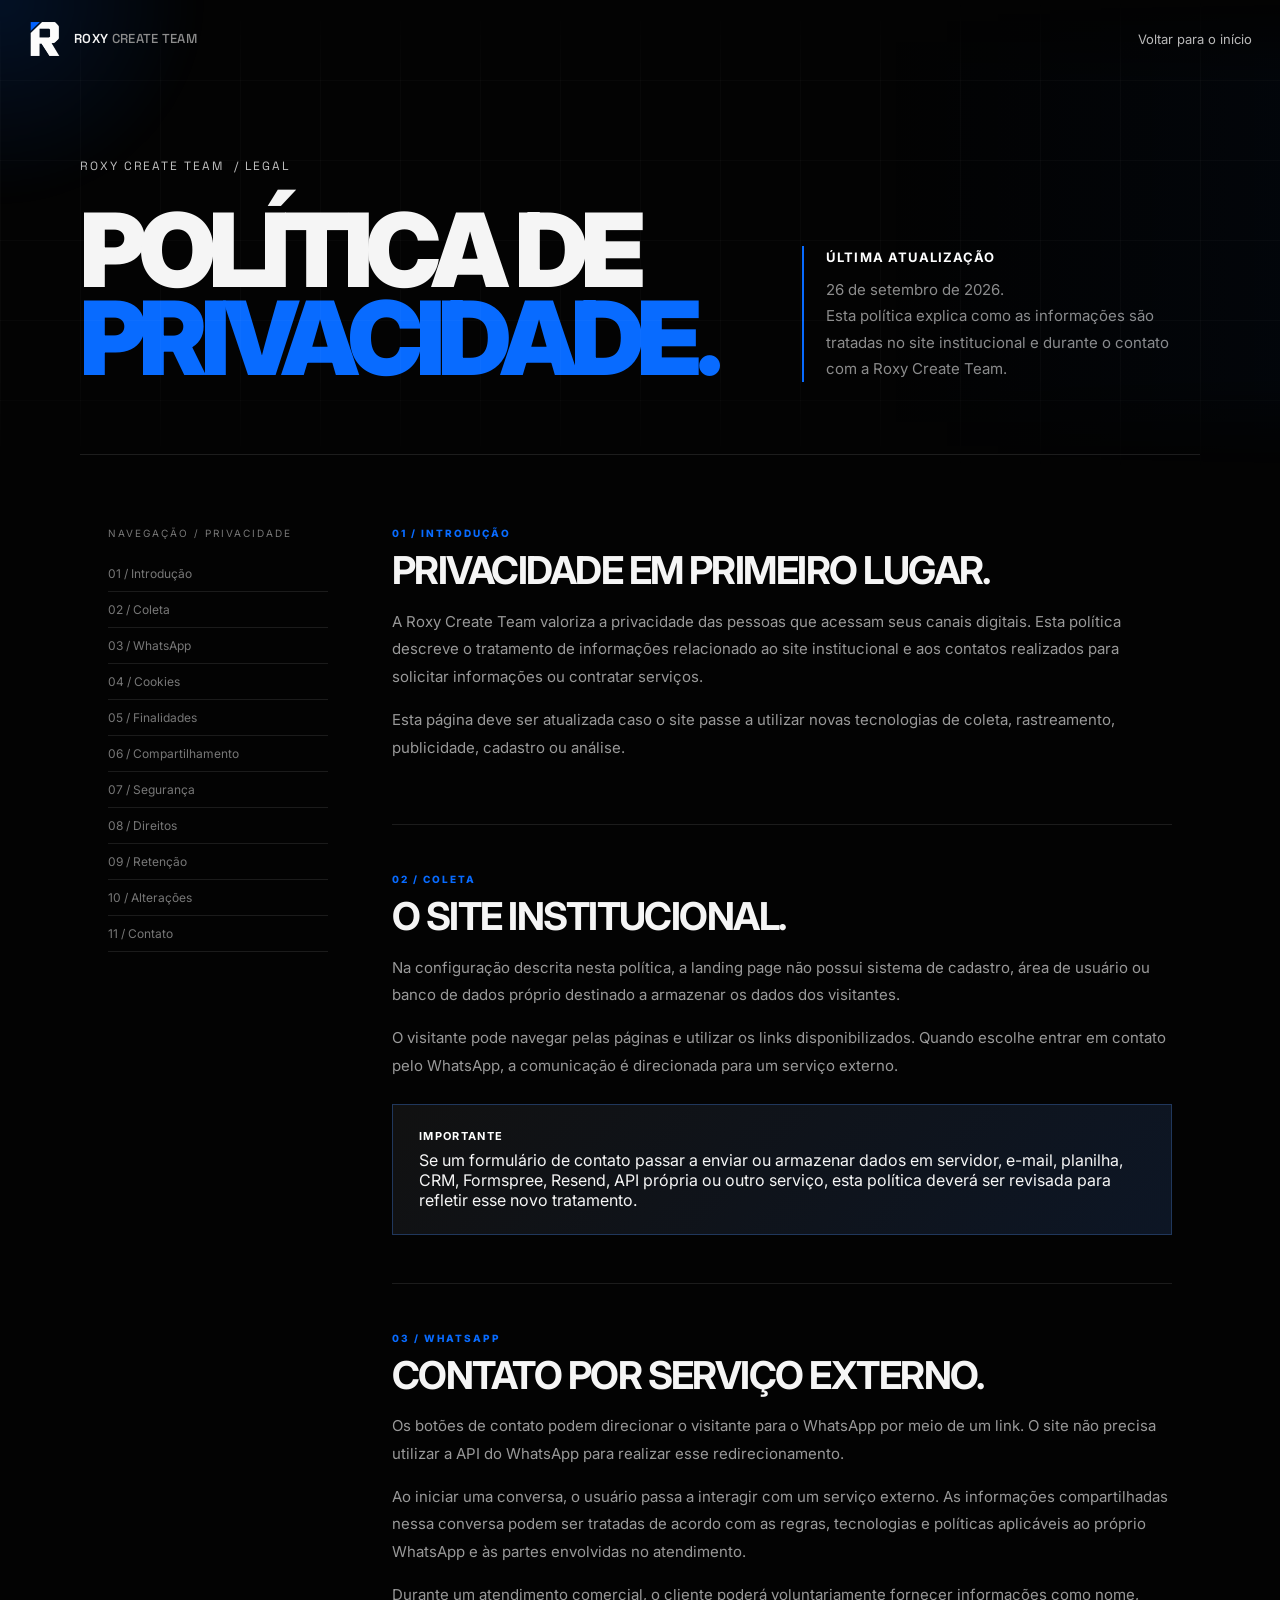
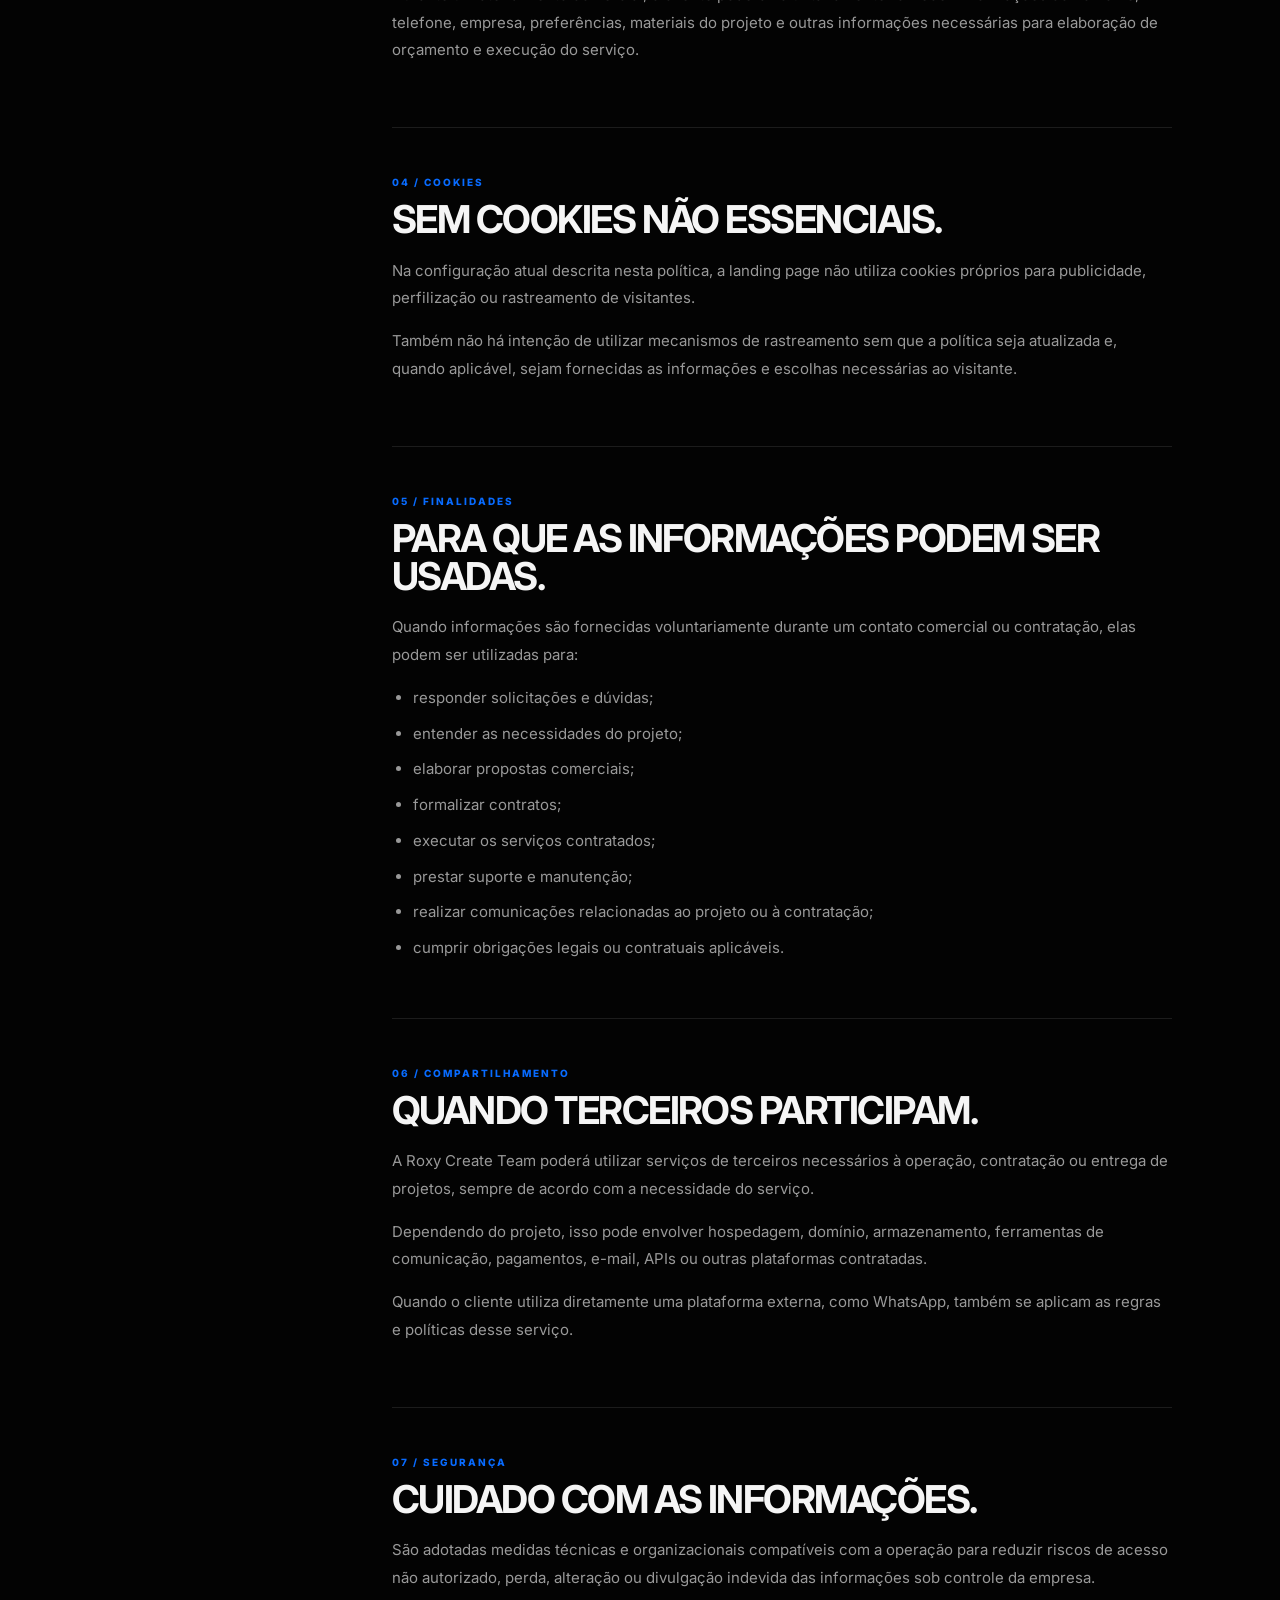
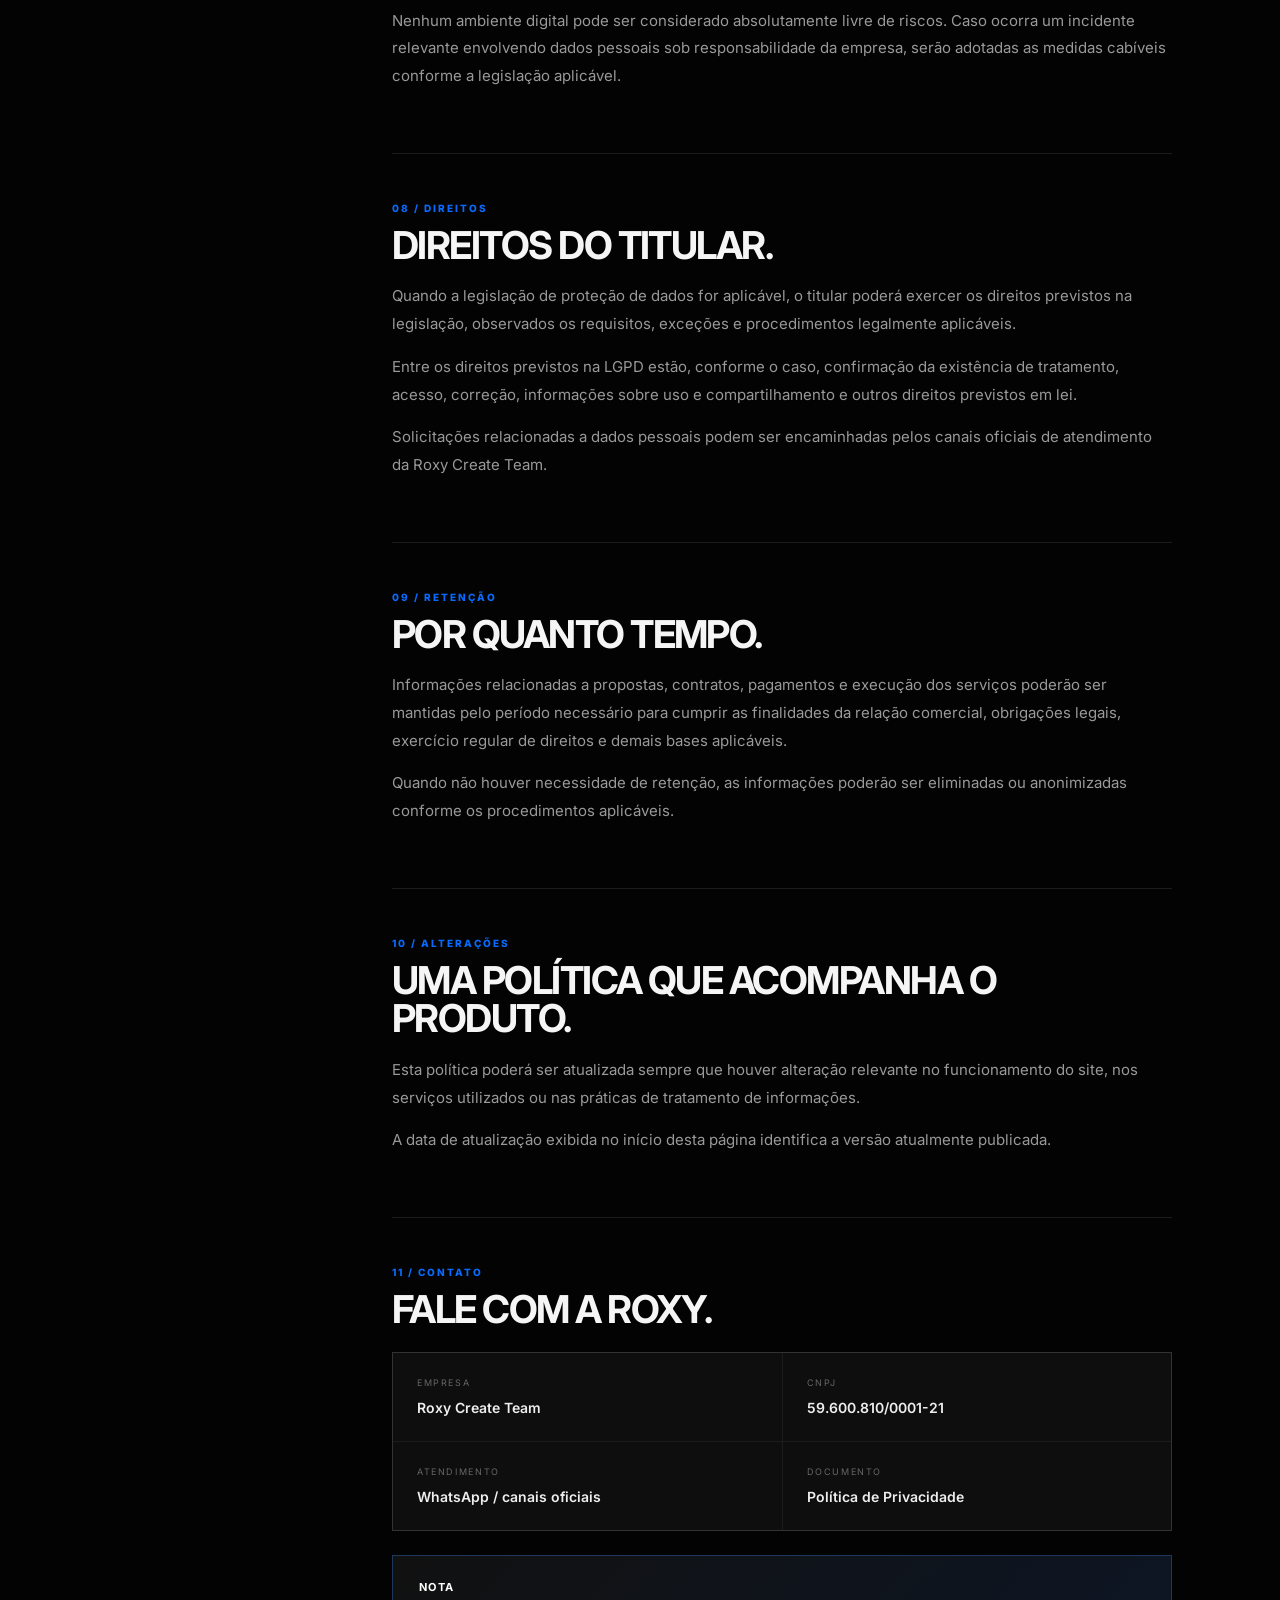
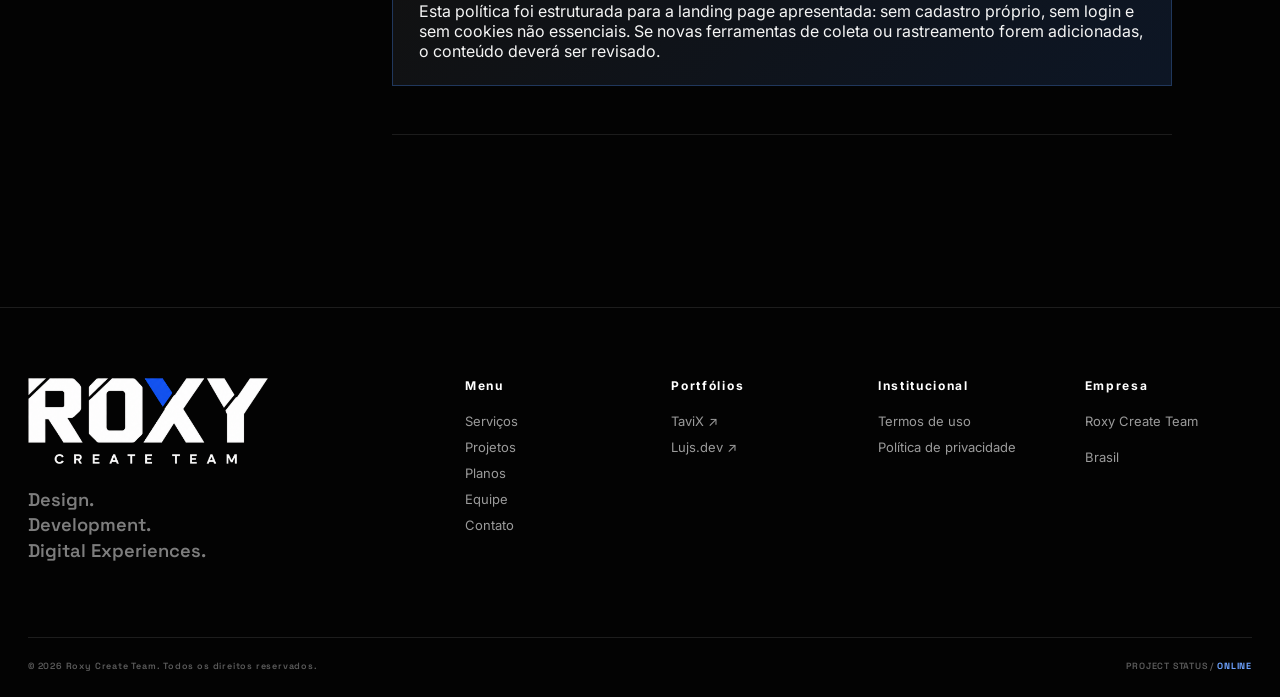
==== politica-de-privacidade.html @ bab39995 "atualizando o site" ====
<!DOCTYPE html>
<html lang="pt-BR">

<head>
    <meta charset="UTF-8" />
    <meta name="viewport" content="width=device-width, initial-scale=1.0" />
    <meta name="theme-color" content="#030303" />
    <meta name="description"
        content="Política de Privacidade da Roxy Create Team." />
    <meta property="og:title" content="Roxy Create Team | Landing Pages & Desenvolvimento Web" />
    <meta property="og:description"
        content="Landing pages, websites e experiências digitais desenvolvidas pela Roxy Create Team." />
    <meta property="og:type" content="website" />
    <link rel="icon" href="assets/icon-r.png" />
    <link rel="preconnect" href="https://fonts.googleapis.com" />
    <link rel="preconnect" href="https://fonts.gstatic.com" crossorigin />
    <link
        href="https://fonts.googleapis.com/css2?family=Inter:wght@400;500;600;700;800&family=Space+Grotesk:wght@400;500;600;700&display=swap"
        rel="stylesheet" />
    <link rel="stylesheet" href="./src/style.css" />
    <title>Política de Privacidade — Roxy Create Team</title>
</head>

<body>
    <div class="cursor-glow" aria-hidden="true"></div>

    <header class="navbar" id="navbar">
        <a class="brand" href="#inicio" aria-label="Roxy Create Team - Início">
            <img src="assets/roxy-r.png" alt="Roxy Create Team" />
            <span>ROXY <b>CREATE TEAM</b></span>
        </a>
        <nav class="nav-links" aria-label="Navegação principal">
            <a href="./index.html">Voltar para o início</a>
        </nav>
        <button class="menu-toggle" id="menuToggle" aria-label="Abrir menu"
            aria-expanded="false"><span></span><span></span></button>
    </header>

    <main class="page">
        <section class="hero-legal" id="inicio">
            <div>
                <div class="eyebrow"><span>ROXY CREATE TEAM</span> / LEGAL</div>
                <h1>POLÍTICA DE<br><span class="blue">PRIVACIDADE.</span></h1>
            </div>
            <div class="hero-note">
                <strong>Última atualização</strong>
                26 de setembro de 2026.<br>
                Esta política explica como as informações são tratadas no site institucional e durante o contato com a
                Roxy Create Team.
            </div>
        </section>

        <section class="section content-layout">
            <aside class="toc">
                <div class="toc-label">Navegação / Privacidade</div>
                <a href="#introducao">01 / Introdução</a>
                <a href="#coleta">02 / Coleta</a>
                <a href="#whatsapp">03 / WhatsApp</a>
                <a href="#cookies">04 / Cookies</a>
                <a href="#finalidades">05 / Finalidades</a>
                <a href="#compartilhamento">06 / Compartilhamento</a>
                <a href="#seguranca">07 / Segurança</a>
                <a href="#direitos">08 / Direitos</a>
                <a href="#retencao">09 / Retenção</a>
                <a href="#alteracoes">10 / Alterações</a>
                <a href="#contato">11 / Contato</a>
            </aside>

            <article class="legal-content">
                <section class="legal-section" id="introducao">
                    <div class="section-number">01 / Introdução</div>
                    <h2>Privacidade em primeiro lugar.</h2>
                    <p>A Roxy Create Team valoriza a privacidade das pessoas que acessam seus canais digitais. Esta
                        política descreve o tratamento de informações relacionado ao site institucional e aos contatos
                        realizados para solicitar informações ou contratar serviços.</p>
                    <p>Esta página deve ser atualizada caso o site passe a utilizar novas tecnologias de coleta,
                        rastreamento, publicidade, cadastro ou análise.</p>
                </section>

                <section class="legal-section" id="coleta">
                    <div class="section-number">02 / Coleta</div>
                    <h2>O site institucional.</h2>
                    <p>Na configuração descrita nesta política, a landing page não possui sistema de cadastro, área de
                        usuário ou banco de dados próprio destinado a armazenar os dados dos visitantes.</p>
                    <p>O visitante pode navegar pelas páginas e utilizar os links disponibilizados. Quando escolhe
                        entrar em contato pelo WhatsApp, a comunicação é direcionada para um serviço externo.</p>
                    <div class="highlight">
                        <strong>Importante</strong>
                        Se um formulário de contato passar a enviar ou armazenar dados em servidor, e-mail, planilha,
                        CRM, Formspree, Resend, API própria ou outro serviço, esta política deverá ser revisada para
                        refletir esse novo tratamento.
                    </div>
                </section>

                <section class="legal-section" id="whatsapp">
                    <div class="section-number">03 / WhatsApp</div>
                    <h2>Contato por serviço externo.</h2>
                    <p>Os botões de contato podem direcionar o visitante para o WhatsApp por meio de um link. O site não
                        precisa utilizar a API do WhatsApp para realizar esse redirecionamento.</p>
                    <p>Ao iniciar uma conversa, o usuário passa a interagir com um serviço externo. As informações
                        compartilhadas nessa conversa podem ser tratadas de acordo com as regras, tecnologias e
                        políticas aplicáveis ao próprio WhatsApp e às partes envolvidas no atendimento.</p>
                    <p>Durante um atendimento comercial, o cliente poderá voluntariamente fornecer informações como
                        nome, telefone, empresa, preferências, materiais do projeto e outras informações necessárias
                        para elaboração de orçamento e execução do serviço.</p>
                </section>

                <section class="legal-section" id="cookies">
                    <div class="section-number">04 / Cookies</div>
                    <h2>Sem cookies não essenciais.</h2>
                    <p>Na configuração atual descrita nesta política, a landing page não utiliza cookies próprios para
                        publicidade, perfilização ou rastreamento de visitantes.</p>
                    <p>Também não há intenção de utilizar mecanismos de rastreamento sem que a política seja atualizada
                        e, quando aplicável, sejam fornecidas as informações e escolhas necessárias ao visitante.</p>
                </section>

                <section class="legal-section" id="finalidades">
                    <div class="section-number">05 / Finalidades</div>
                    <h2>Para que as informações podem ser usadas.</h2>
                    <p>Quando informações são fornecidas voluntariamente durante um contato comercial ou contratação,
                        elas podem ser utilizadas para:</p>
                    <ul>
                        <li>responder solicitações e dúvidas;</li>
                        <li>entender as necessidades do projeto;</li>
                        <li>elaborar propostas comerciais;</li>
                        <li>formalizar contratos;</li>
                        <li>executar os serviços contratados;</li>
                        <li>prestar suporte e manutenção;</li>
                        <li>realizar comunicações relacionadas ao projeto ou à contratação;</li>
                        <li>cumprir obrigações legais ou contratuais aplicáveis.</li>
                    </ul>
                </section>

                <section class="legal-section" id="compartilhamento">
                    <div class="section-number">06 / Compartilhamento</div>
                    <h2>Quando terceiros participam.</h2>
                    <p>A Roxy Create Team poderá utilizar serviços de terceiros necessários à operação, contratação ou
                        entrega de projetos, sempre de acordo com a necessidade do serviço.</p>
                    <p>Dependendo do projeto, isso pode envolver hospedagem, domínio, armazenamento, ferramentas de
                        comunicação, pagamentos, e-mail, APIs ou outras plataformas contratadas.</p>
                    <p>Quando o cliente utiliza diretamente uma plataforma externa, como WhatsApp, também se aplicam as
                        regras e políticas desse serviço.</p>
                </section>

                <section class="legal-section" id="seguranca">
                    <div class="section-number">07 / Segurança</div>
                    <h2>Cuidado com as informações.</h2>
                    <p>São adotadas medidas técnicas e organizacionais compatíveis com a operação para reduzir riscos de
                        acesso não autorizado, perda, alteração ou divulgação indevida das informações sob controle da
                        empresa.</p>
                    <p>Nenhum ambiente digital pode ser considerado absolutamente livre de riscos. Caso ocorra um
                        incidente relevante envolvendo dados pessoais sob responsabilidade da empresa, serão adotadas as
                        medidas cabíveis conforme a legislação aplicável.</p>
                </section>

                <section class="legal-section" id="direitos">
                    <div class="section-number">08 / Direitos</div>
                    <h2>Direitos do titular.</h2>
                    <p>Quando a legislação de proteção de dados for aplicável, o titular poderá exercer os direitos
                        previstos na legislação, observados os requisitos, exceções e procedimentos legalmente
                        aplicáveis.</p>
                    <p>Entre os direitos previstos na LGPD estão, conforme o caso, confirmação da existência de
                        tratamento, acesso, correção, informações sobre uso e compartilhamento e outros direitos
                        previstos em lei.</p>
                    <p>Solicitações relacionadas a dados pessoais podem ser encaminhadas pelos canais oficiais de
                        atendimento da Roxy Create Team.</p>
                </section>

                <section class="legal-section" id="retencao">
                    <div class="section-number">09 / Retenção</div>
                    <h2>Por quanto tempo.</h2>
                    <p>Informações relacionadas a propostas, contratos, pagamentos e execução dos serviços poderão ser
                        mantidas pelo período necessário para cumprir as finalidades da relação comercial, obrigações
                        legais, exercício regular de direitos e demais bases aplicáveis.</p>
                    <p>Quando não houver necessidade de retenção, as informações poderão ser eliminadas ou anonimizadas
                        conforme os procedimentos aplicáveis.</p>
                </section>

                <section class="legal-section" id="alteracoes">
                    <div class="section-number">10 / Alterações</div>
                    <h2>Uma política que acompanha o produto.</h2>
                    <p>Esta política poderá ser atualizada sempre que houver alteração relevante no funcionamento do
                        site, nos serviços utilizados ou nas práticas de tratamento de informações.</p>
                    <p>A data de atualização exibida no início desta página identifica a versão atualmente publicada.
                    </p>
                </section>

                <section class="legal-section" id="contato">
                    <div class="section-number">11 / Contato</div>
                    <h2>Fale com a Roxy.</h2>
                    <div class="info-grid">
                        <div class="info-card">
                            <span>Empresa</span>
                            <strong>Roxy Create Team</strong>
                        </div>
                        <div class="info-card">
                            <span>CNPJ</span>
                            <strong>59.600.810/0001-21</strong>
                        </div>
                        <div class="info-card">
                            <span>Atendimento</span>
                            <strong>WhatsApp / canais oficiais</strong>
                        </div>
                        <div class="info-card">
                            <span>Documento</span>
                            <strong>Política de Privacidade</strong>
                        </div>
                    </div>
                    <div class="highlight">
                        <strong>Nota</strong>
                        Esta política foi estruturada para a landing page apresentada: sem cadastro próprio, sem login e
                        sem cookies não essenciais. Se novas ferramentas de coleta ou rastreamento forem adicionadas, o
                        conteúdo deverá ser revisado.
                    </div>
                </section>
            </article>
        </section>
    </main>

    <footer>
        <div class="footer-main">
            <div class="footer-brand"><img src="assets/roxy-full.png" alt="Roxy Create Team" />
                <p>Design.<br>Development.<br>Digital Experiences.</p>
            </div>
            <div class="footer-links">
                <h4>Menu</h4>
                <a href="#servicos">Serviços</a>
                <a href="#projetos">Projetos</a>
                <a href="#planos">Planos</a>
                <a href="#equipe">Equipe</a>
                <a href="#contato">Contato</a>
            </div>
            <div class="footer-links">
                <h4>Portfólios</h4>
                <a id="tavixLink" target="_blank" rel="noopener">TaviX ↗</a>
                <a id="lujsLink" target="_blank" rel="noopener">Lujs.dev ↗</a>
            </div>
            <div class="footer-links">
                <h4>Institucional</h4>
                <a href="termos-de-uso.html">Termos de uso</a>
                <a href="politica-de-privacidade.html">Política de privacidade</a>
            </div>
            <div class="footer-company">
                <h4>Empresa</h4>
                <p>Roxy Create Team</p>
                <p id="footerCnpj"></p>
                <p>Brasil</p>
            </div>
        </div>
        <div class="footer-bottom"><span>© 2026 Roxy Create Team. Todos os direitos reservados.</span><span>PROJECT
                STATUS / <b>ONLINE</b></span></div>
    </footer>

    <script>
        const glow = document.querySelector('.cursor-glow');
        if (window.matchMedia('(pointer:fine)').matches) {
            window.addEventListener('pointermove', e => {
                glow.style.left = e.clientX + 'px';
                glow.style.top = e.clientY + 'px';
            });
        }
    </script>
    <script>
        const navbar = document.getElementById('navbar');
        window.addEventListener('scroll', () => navbar.classList.toggle('scrolled', window.scrollY > 20));

        const menuToggle = document.getElementById('menuToggle');
        const navLinks = document.querySelector('.nav-links');
        menuToggle.addEventListener('click', () => {
            const open = !navLinks.classList.contains('open');
            navLinks.classList.toggle('open', open);
            menuToggle.classList.toggle('active', open);
            menuToggle.setAttribute('aria-expanded', String(open));
            document.body.classList.toggle('menu-open', open);
        });
        navLinks.querySelectorAll('a').forEach(a => a.addEventListener('click', () => {
            navLinks.classList.remove('open');
            menuToggle.classList.remove('active');
            menuToggle.setAttribute('aria-expanded', 'false');
            document.body.classList.remove('menu-open');
        }));
    </script>
</body>

</html>
---- src/style.css ----
:root {
    --bg: #030303;
    --bg2: #080808;
    --card: #0d0d0d;
    --line: rgba(255, 255, 255, .1);
    --text: #f5f5f5;
    --muted: #949494;
    --blue: #086bff;
    --blue2: #2196ff;
    --max: 1240px;
    --nav: 78px
}

* {
    box-sizing: border-box
}

html {
    scroll-behavior: smooth
}

body {
    margin: 0;
    background: var(--bg);
    color: var(--text);
    font-family: Inter, Arial, sans-serif;
    overflow-x: hidden
}

body.menu-open {
    overflow: hidden
}

a {
    color: inherit;
    text-decoration: none
}

button,
input,
select,
textarea {
    font: inherit
}

.cursor-glow {
    position: fixed;
    width: 460px;
    height: 460px;
    border-radius: 50%;
    background: radial-gradient(circle, rgba(8, 107, 255, .14), transparent 62%);
    filter: blur(10px);
    pointer-events: none;
    z-index: 0;
    transform: translate(-50%, -50%)
}

.navbar {
    position: fixed;
    top: 0;
    left: 0;
    right: 0;
    height: var(--nav);
    display: flex;
    align-items: center;
    gap: 30px;
    padding: 0 max(28px, calc((100vw - var(--max))/2));
    z-index: 90;
    border-bottom: 1px solid transparent;
    transition: .25s
}

.navbar.scrolled {
    background: rgba(3, 3, 3, .72);
    backdrop-filter: blur(18px);
    border-color: var(--line)
}

.brand {
    display: flex;
    align-items: center;
    gap: 12px;
    min-width: max-content;
    font-family: "Space Grotesk";
    font-weight: 600;
    letter-spacing: .02em
}

.brand img {
    width: 34px;
    height: 34px;
    object-fit: contain
}

.brand span {
    font-size: 13px
}

.brand b {
    color: #8d8d8d;
    font-weight: 500
}

.nav-links {
    display: flex;
    gap: 23px;
    margin-left: auto
}

.nav-links a {
    position: relative;
    font-size: 13px;
    color: #b9b9b9;
    padding: 10px 0;
    transition: .2s
}

.nav-links a:hover {
    color: #fff;
}

.nav-links a::after {
    content: "";
    position: absolute;
    bottom: 0;
    left: 0;
    width: 0;
    height: 3px;
    background-color: var(--blue);
    transition: width 0.3s ease;
}

.nav-links a:hover::after {
    width: 100%;
}

.btn {
    display: inline-flex;
    align-items: center;
    justify-content: center;
    gap: 10px;
    min-height: 48px;
    padding: 0 20px;
    border: 1px solid var(--line);
    font-weight: 700;
    color: #fff;
    text-transform: uppercase;
    letter-spacing: .06em;
    font-size: 12px;
    transition: .22s;
    cursor: pointer
}

.btn:hover {
    transform: translateY(-2px);
}

.btn-primary {
    background: var(--blue);
    border-color: var(--blue);
    box-shadow: 0 0 0 rgba(8, 107, 255, 0)
}

.btn-primary:hover {
    background: #1475ff;
    box-shadow: 0 0 32px rgba(8, 107, 255, .24)
}

.btn-ghost {
    background: transparent;
}

.btn-ghost:hover {
    border-color: rgba(255, 255, 255, .28);
    background: #0b0b0b;
    color: var(--blue);
}

.btn-light {
    background: #fff;
    color: #050505;
    border-color: #fff
}

.full {
    width: 100%
}

.nav-cta {
    min-height: 42px;
    padding: 0 16px
}

.menu-toggle {
    display: none;
    margin-left: auto;
    background: none;
    border: 0;
    width: 40px;
    height: 40px;
    position: relative
}

.menu-toggle span {
    position: absolute;
    left: 8px;
    right: 8px;
    height: 1px;
    background: #fff;
    transition: .25s
}

.menu-toggle span:first-child {
    top: 15px
}

.menu-toggle span:last-child {
    top: 24px
}

.section {
    position: relative;
    max-width: var(--max);
    margin: 0 auto;
    padding: 124px 28px
}

.hero {
    max-width: none;
    min-height: 100vh;
    padding-top: calc(var(--nav) + 80px);
    display: grid;
    grid-template-columns: minmax(0, 1.05fr) minmax(320px, .95fr);
    align-items: center;
    gap: 40px;
    overflow: hidden
}

.hero:before, .hero-legal::before{
    content: "";
    position: absolute;
    inset: 0;
    background: linear-gradient(90deg, transparent 0 68%, rgba(8, 107, 255, .03)), linear-gradient(rgba(255, 255, 255, .025) 1px, transparent 1px), linear-gradient(90deg, rgba(255, 255, 255, .025) 1px, transparent 1px);
    background-size: auto, 80px 80px, 80px 80px;
    mask-image: linear-gradient(to bottom, transparent, black 18%, black 80%, transparent)
}

.hero-legal::before {
    height: 52.1% !important;
}

.hero-grid {
    position: absolute;
    right: -12%;
    top: 12%;
    width: 60%;
    height: 70%;
    background: radial-gradient(circle at center, rgba(8, 107, 255, .16), transparent 60%);
    filter: blur(15px)
}

.hero-content {
    position: relative;
    z-index: 2;
    max-width: 760px;
    margin-left: max(0px, calc((100vw - var(--max))/2))
}

.eyebrow {
    font-family: "Space Grotesk";
    font-size: 12px;
    letter-spacing: .16em;
    color: #c1c1c1;
    display: flex;
    align-items: center;
    gap: 10px
}

.status-dot {
    width: 7px;
    height: 7px;
    background: var(--blue);
    box-shadow: 0 0 18px var(--blue);
    border-radius: 50%
}

.hero h1,
.split-heading h2,
.services-heading h2,
.faq-layout h2,
.contact h2,
.cta-band h2 {
    font-family: "Space Grotesk";
    font-weight: 700;
    letter-spacing: -.055em;
    line-height: .92;
    margin: 24px 0
}

.hero h1 {
    font-size: clamp(3.5rem, 7vw, 5.4rem)
}

h1 span,
h2 span {
    color: var(--blue)
}

.hero-copy {
    max-width: 650px;
    color: #a7a7a7;
    font-size: clamp(1rem, 1.35vw, 1.18rem);
    line-height: 1.75
}

.hero-actions {
    display: flex;
    gap: 12px;
    margin-top: 32px
}

.hero-tags {
    display: flex;
    flex-wrap: wrap;
    gap: 12px;
    margin-top: 38px
}

.hero-tags span {
    font-size: 10px;
    letter-spacing: .12em;
    color: #aaa;
    border-left: 1px solid var(--blue);
    padding-left: 10px
}

.hero-art {
    position: relative;
    z-index: 1;
    display: flex;
    align-items: center;
    justify-content: center;
    min-height: 600px
}

.hero-r {
    width: min(70%, 460px);
    filter: drop-shadow(0 0 55px rgba(8, 107, 255, .16));
    opacity: .98
}

.orbit {
    position: absolute;
    border: 1px solid rgba(255, 255, 255, .1);
    border-radius: 50%
}

.orbit-one {
    width: 520px;
    height: 520px;
    animation: spin 18s linear infinite
}

.orbit-two {
    width: 370px;
    height: 370px;
    border-style: dashed;
    animation: spin 13s linear infinite reverse
}

.orbit-one:before,
.orbit-two:before {
    content: "";
    position: absolute;
    width: 9px;
    height: 9px;
    background: var(--blue);
    border-radius: 50%;
    top: 50%;
    left: -5px;
    box-shadow: 0 0 20px var(--blue)
}

@keyframes spin {
    to {
        transform: rotate(360deg)
    }
}

.code-chip {
    position: absolute;
    background: rgba(8, 8, 8, .8);
    backdrop-filter: blur(10px);
    border: 1px solid var(--line);
    padding: 11px 13px;
    font: 10px "Space Grotesk";
    letter-spacing: .12em;
    color: #aeb6c2
}

.chip-a {
    top: 22%;
    left: 8%
}

.chip-b {
    right: 7%;
    top: 46%;
    color: #7aaeff
}

.chip-c {
    bottom: 18%;
    left: 18%
}

.hero-meta {
    position: absolute;
    left: max(28px, calc((100vw - var(--max))/2));
    right: max(28px, calc((100vw - var(--max))/2));
    bottom: 22px;
    display: flex;
    justify-content: space-between;
    color: #5f5f5f;
    font: 10px "Space Grotesk";
    letter-spacing: .16em
}

.ticker-wrap {
    overflow: hidden;
    border-top: 1px solid var(--line);
    border-bottom: 1px solid var(--line);
    background: #050505
}

.ticker {
    display: flex;
    width: max-content;
    animation: marquee 28s linear infinite
}

.ticker span {
    padding: 22px 0;
    font: 700 12px "Space Grotesk";
    letter-spacing: .16em;
    word-spacing: 22px;
    color: #bcbcbc;
    margin-right: 22px
}

@keyframes marquee {
    to {
        transform: translateX(-50%)
    }
}

.section-kicker {
    font: 600 11px "Space Grotesk";
    letter-spacing: .18em;
    color: #757575;
    margin-bottom: 34px
}

.split-heading {
    display: grid;
    grid-template-columns: 1.4fr .6fr;
    gap: 70px;
    align-items: end
}

.split-heading h2,
.services-heading h2 {
    font-size: clamp(2.4rem, 5vw, 5.4rem)
}

.split-heading p {
    color: #8f8f8f;
    line-height: 1.75;
    margin: 0 0 8px
}

.compare-grid,
.plan-grid {
    display: grid;
    grid-template-columns: 1fr 1fr;
    gap: 18px;
    margin-top: 70px
}

.compare-card,
.service-card,
.plan-card,
.mini-grid>div,
.benefit-grid article,
.team-card {
    border: 1px solid var(--line);
    background: var(--card)
}

.compare-card {
    padding: 34px;
    min-height: 330px
}

.compare-card.muted {
    opacity: .7
}

.compare-card.featured {
    border-color: rgba(8, 107, 255, .55);
    box-shadow: inset 0 0 80px rgba(8, 107, 255, .04)
}

.card-label {
    font: 600 12px "Space Grotesk";
    letter-spacing: .13em;
    margin-bottom: 28px
}

.featured .card-label {
    color: #66a3ff
}

.compare-card ul,
.service-card ul,
.plan-card ul {
    list-style: none;
    padding: 0;
    margin: 0
}

.compare-card li {
    padding: 15px 0;
    border-bottom: 1px solid var(--line);
    color: #aaa
}

.compare-card li:before {
    content: "–";
    margin-right: 12px
}

.featured li:before {
    content: "+";
    color: var(--blue)
}

.services-kicker {
    margin-top: 130px
}

.service-grid {
    display: grid;
    grid-template-columns: repeat(3, 1fr);
    gap: 14px;
    margin-top: 56px
}

.service-card {
    padding: 30px;
    position: relative;
    min-height: 560px;
    display: flex;
    flex-direction: column;
    transition: .25s
}

.service-card:hover {
    transform: translateY(-7px);
    border-color: rgba(255, 255, 255, .22)
}

.service-card.blue-edge:before {
    content: "";
    position: absolute;
    left: -1px;
    top: -1px;
    bottom: -1px;
    width: 3px;
    background: var(--blue)
}

.service-num {
    font: 700 11px "Space Grotesk";
    color: #686868;
    letter-spacing: .15em
}

.service-card h3,
.plan-card h3 {
    font: 700 clamp(1.5rem, 2vw, 2rem) "Space Grotesk";
    margin: 28px 0 16px
}

.service-card p,
.plan-card p {
    color: #858585;
    line-height: 1.7
}

.service-card ul {
    margin: 15px 0 30px
}

.service-card li,
.plan-card li {
    padding: 9px 0;
    color: #b1b1b1;
    font-size: 14px
}

.service-card li:before,
.plan-card li:before {
    content: "↗";
    color: var(--blue);
    font-size: 11px;
    margin-right: 10px
}

.service-card>a {
    margin-top: auto;
    font: 700 11px "Space Grotesk";
    text-transform: uppercase;
    letter-spacing: .08em;
    color: #dcdcdc
}

.plans {
    max-width: none;
    background: #060606;
    border-top: 1px solid var(--line);
    border-bottom: 1px solid var(--line);
    padding-left: max(28px, calc((100vw - var(--max))/2));
    padding-right: max(28px, calc((100vw - var(--max))/2))
}

.plan-card {
    padding: 36px;
    position: relative
}

.plan-top {
    display: flex;
    justify-content: space-between;
    font: 600 10px "Space Grotesk";
    letter-spacing: .13em;
    color: #777
}

.plan-card ul {
    columns: 2;
    column-gap: 30px;
    margin: 28px 0
}

.plan-monthly {
    border-color: rgba(8, 107, 255, .8);
    box-shadow: 0 0 80px rgba(8, 107, 255, .08)
}

.recommended {
    position: absolute;
    top: -13px;
    right: 22px;
    background: var(--blue);
    padding: 7px 11px;
    font: 700 9px "Space Grotesk";
    letter-spacing: .12em
}

.price {
    border-top: 1px solid var(--line);
    padding: 28px 0 24px;
    font: 700 1.2rem "Space Grotesk"
}

.price small {
    display: block;
    font-size: 9px;
    color: #777;
    letter-spacing: .13em;
    margin-bottom: 7px
}

.mini-grid {
    display: grid;
    grid-template-columns: repeat(4, 1fr);
    gap: 10px;
    margin-top: 58px
}

.mini-grid>div {
    padding: 28px;
    min-height: 220px
}

.mini-grid b,
.benefit-grid span {
    font: 600 10px "Space Grotesk";
    color: var(--blue);
    letter-spacing: .12em
}

.mini-grid h3,
.benefit-grid h3 {
    font: 700 1rem "Space Grotesk";
    margin-top: 42px
}

.mini-grid p,
.benefit-grid p {
    color: #7f7f7f;
    font-size: 14px;
    line-height: 1.6
}

.timeline {
    position: relative;
    display: grid;
    grid-template-columns: repeat(6, 1fr);
    gap: 18px;
    margin-top: 70px
}

.timeline-line {
    position: absolute;
    top: 20px;
    left: 3%;
    right: 3%;
    height: 1px;
    background: linear-gradient(90deg, var(--blue), rgba(8, 107, 255, .18))
}

.step {
    position: relative;
    padding-top: 52px
}

.step>span {
    position: absolute;
    top: 0;
    width: 40px;
    height: 40px;
    border: 1px solid rgba(8, 107, 255, .6);
    background: #070707;
    display: grid;
    place-items: center;
    font: 700 10px "Space Grotesk";
    color: #7fb0ff;
    z-index: 1
}

.step h3 {
    font: 700 13px "Space Grotesk";
    letter-spacing: .04em
}

.step p {
    color: #7f7f7f;
    font-size: 13px;
    line-height: 1.6
}

.projects-grid {
    display: grid;
    grid-template-columns: repeat(auto-fit, minmax(320px, 1fr));
    gap: 14px;
    margin-top: 58px
}

.project-card {
    border: 1px solid var(--line);
    background: #090909;
    overflow: hidden;
    transition: .25s
}

.project-card:hover {
    transform: translateY(-6px);
    border-color: rgba(8, 107, 255, .45)
}

.project-visual {
    height: 270px;
    position: relative;
    overflow: hidden;
    background: linear-gradient(135deg, #0a0a0a, #111)
}

.project-visual:before {
    content: "";
    position: absolute;
    inset: 0;
    background: linear-gradient(rgba(255, 255, 255, .03) 1px, transparent 1px), linear-gradient(90deg, rgba(255, 255, 255, .03) 1px, transparent 1px);
    background-size: 30px 30px
}

.project-symbol {
    position: absolute;
    font: 700 clamp(2.8rem, 6vw, 6.2rem) "Space Grotesk";
    letter-spacing: -.08em;
    left: 25px;
    bottom: 8px;
    color: white;
    opacity: .95;
    max-width: calc(100% - 40px);
    line-height: .95
}

.project-symbol em {
    color: var(--blue);
    font-style: normal
}

.project-info {
    padding: 25px
}

.project-info small {
    font: 600 9px "Space Grotesk";
    letter-spacing: .13em;
    color: #6f6f6f
}

.project-info h3 {
    font: 700 1.3rem "Space Grotesk";
    margin: 12px 0
}

.project-info p {
    color: #7e7e7e;
    font-size: 13px;
    line-height: 1.6;
    min-height: 42px
}

.project-info a {
    display: inline-block;
    margin-top: 14px;
    font: 700 10px "Space Grotesk";
    letter-spacing: .1em;
    text-transform: uppercase;
    color: #c9c9c9
}

/* Carrrossel */
.scene-wrapper {
    flex-grow: 1;
    position: relative;
    display: flex;
    justify-content: center;
    align-items: center;
    width: 100%;
    margin-top: 58px;
}

/* The scaler keeps the massive 1280x720 items visible on any screen */
.scaler {
    position: relative;
    display: flex;
    justify-content: center;
    align-items: center;
    /* Will be modified by JS based on window size */
    transform-origin: center center;
}

.scene {
    position: relative;
    /* Exactly the size of the items */
    width: 1024px;
    height: 576px;
    perspective: 3000px;
    /* High perspective for huge items to minimize distortion */
}

.carousel {
    width: 100%;
    height: 100%;
    position: absolute;
    transform-style: preserve-3d;
    transition: transform 1s cubic-bezier(0.2, 0.8, 0.2, 1);
}

.carousel-item {
    position: absolute;
    /* Hardcoded massive dimensions as requested */
    width: 768px;
    height: 432px;
    left: 0;
    top: 0;
    border-radius: 0;
    background: #111;
    border: 1px solid #000;
    /* box-shadow: 0 30px 60px rgba(0, 0, 0, 0.8), inset 0 0 0 1px rgba(255,255,255,0.1); */
    overflow: hidden;
    transition: opacity 0.8s ease, filter 0.8s ease, border-color 0.8s ease;

    /* Dim and blur background items */
    opacity: 0.3;
    /* filter: blur(8px) brightness(0.5); */
    display: flex;
    flex-direction: column;
}

.carousel-item.active {
    opacity: 1;
    /* filter: blur(0px) brightness(1); */
    border-color: var(--blue);
    /* box-shadow: 0 40px 100px rgba(0, 0, 0, 0.9), 0 0 40px rgba(255, 255, 255, 0.1); */
}

.carousel-item iframe {
    pointer-events: none;
    user-select: none;
    overflow: hidden;
}

.item-overlay {
    position: absolute;
    bottom: 0;
    left: 0;
    width: 100%;
    padding: 9px 29px;
    z-index: 2;
    transform: translateY(20px);
    opacity: 0;
    transition: all 0.6s cubic-bezier(0.2, 0.8, 0.2, 1);
    transition-delay: 0.2s;
    backdrop-filter: blur(4px);
    background: rgba(3, 3, 3, 0.72);
    border-color: var(--line);
}

.carousel-item.active .item-overlay {
    transform: translateY(0);
    opacity: 1;
}

.browser-bar {
    height: 40px;
    background: rgba(20, 20, 20, 0.9);
    backdrop-filter: blur(10px);
    display: flex;
    align-items: center;
    padding: 0 20px;
    gap: 8px;
    z-index: 3;
    border-bottom: 1px solid rgba(255, 255, 255, 0.05);
}

.browser-dot {
    width: 12px;
    height: 12px;
    border-radius: 50%;
}

.controls {
    position: relative;
    margin-top: 42px;
    left: 50%;
    width: 100%;
    display: flex;
    transform: translateX(-50%);
    gap: 24px;
    z-index: 50;
    justify-content: center;
}

.nav-btn {
    width: 64px;
    height: 64px;
    border-radius: 50%;
    background: rgba(255, 255, 255, 0.029);
    border: 1px solid rgba(255, 255, 255, 0.028);
    color: white;
    display: flex;
    align-items: center;
    justify-content: center;
    cursor: pointer;
    backdrop-filter: blur(10px);
    transition: all 0.3s ease;
}

.nav-btn:hover {
    background: rgba(255, 255, 255, 0.15);
    border-color: var(--blue);
    transform: scale(1.05);
}

.nav-btn:active {
    transform: scale(0.95);
}

.no-select {
    user-select: none;
    -webkit-user-select: none;
}

/* Team */
.team-grid {
    display: grid;
    grid-template-columns: 1fr 1fr;
    gap: 14px;
    margin-top: 58px
}

.team-card {
    padding: 36px;
    min-height: 300px;
    display: flex;
    flex-direction: column
}

.team-card .avatar {
    width: 54px;
    height: 54px;
    border: 1px solid var(--line);
    display: grid;
    place-items: center;
    font: 700 1.2rem "Space Grotesk";
    background: #080808;
    margin-bottom: 42px
}

.team-card h3 {
    font: 700 1.5rem "Space Grotesk";
    margin: 0
}

.team-card .role {
    font-size: 11px;
    color: #6f9fe9;
    letter-spacing: .05em;
    margin-top: 6px
}

.team-card p {
    color: #888;
    line-height: 1.7
}

.team-card a {
    font: 700 10px "Space Grotesk";
    letter-spacing: .11em;
    margin-top: auto
}

.benefit-grid {
    display: grid;
    grid-template-columns: repeat(3, 1fr);
    border-top: 1px solid var(--line);
    border-left: 1px solid var(--line)
}

.benefit-grid article {
    border-width: 0 1px 1px 0;
    padding: 30px;
    min-height: 230px
}

.demo {
    padding-bottom: 150px
}

.before-after {
    height: 600px;
    position: relative;
    margin-top: 55px;
    border: 1px solid var(--line);
    overflow: hidden;
    background: #070707
}

.ba-panel {
    position: absolute;
    inset: 0;
    display: flex;
    align-items: center;
    justify-content: center;
    padding: 40px
}

.ba-panel>span {
    position: absolute;
    top: 18px;
    left: 20px;
    font: 700 10px "Space Grotesk";
    letter-spacing: .12em;
    z-index: 5
}

.after {
    clip-path: inset(0 0 0 50%)
}

.after>span {
    left: auto;
    right: 20px;
    color: #79aaff
}

.fake-browser {
    width: min(80%, 820px);
    height: 70%;
    border: 1px solid rgba(255, 255, 255, .15);
    padding: 70px 50px;
    position: relative;
    box-shadow: 0 30px 80px rgba(0, 0, 0, .5)
}

.fake-browser i {
    position: absolute;
    top: 16px;
    width: 7px;
    height: 7px;
    border-radius: 50%;
    background: #565656
}

.fake-browser i:nth-child(1) {
    left: 18px
}

.fake-browser i:nth-child(2) {
    left: 31px
}

.fake-browser i:nth-child(3) {
    left: 44px
}

.generic {
    background: #efefef;
    color: #333
}

.generic h4 {
    font: 700 2rem Arial;
    margin: 28px 0 12px
}

.generic p {
    color: #777
}

.generic button {
    margin-top: 25px;
    padding: 12px 22px;
    border: 0;
    border-radius: 8px;
    background: #ddd
}

.roxy-demo {
    background: #050505;
    color: white
}

.roxy-demo:before {
    content: "";
    position: absolute;
    inset: 0;
    background: radial-gradient(circle at 75% 35%, rgba(8, 107, 255, .28), transparent 32%), linear-gradient(rgba(255, 255, 255, .025) 1px, transparent 1px), linear-gradient(90deg, rgba(255, 255, 255, .025) 1px, transparent 1px);
    background-size: auto, 34px 34px, 34px 34px
}

.roxy-demo>* {
    position: relative
}

.roxy-demo strong {
    font: 600 10px "Space Grotesk";
    letter-spacing: .16em;
    color: #7aaeff
}

.roxy-demo h4 {
    font: 700 clamp(2rem, 5vw, 4.8rem) "Space Grotesk";
    letter-spacing: -.05em;
    line-height: .92;
    margin: 22px 0
}

.roxy-demo button {
    background: var(--blue);
    color: white;
    border: 0;
    padding: 14px 20px;
    font: 700 10px "Space Grotesk";
    letter-spacing: .1em
}

.ba-divider {
    position: absolute;
    top: 0;
    bottom: 0;
    left: 50%;
    width: 1px;
    background: #fff;
    z-index: 6
}

.ba-divider span {
    position: absolute;
    top: 50%;
    left: 50%;
    transform: translate(-50%, -50%);
    width: 42px;
    height: 42px;
    border-radius: 50%;
    display: grid;
    place-items: center;
    background: #fff;
    color: #000
}

.before-after input {
    position: absolute;
    inset: 0;
    width: 100%;
    height: 100%;
    opacity: 0;
    z-index: 8;
    cursor: ew-resize
}

.cta-band {
    max-width: var(--max);
    margin: 0 auto 40px;
    background: var(--blue);
    padding: 70px;
    display: flex;
    align-items: end;
    justify-content: space-between;
    gap: 30px
}

.cta-band p {
    font: 700 10px "Space Grotesk";
    letter-spacing: .14em
}

.cta-band h2 {
    font-size: clamp(2.5rem, 5vw, 5rem);
    margin: 16px 0 0
}

.cta-band h2 span {
    color: #fff;
    text-decoration: underline;
    text-decoration-thickness: 2px;
    text-underline-offset: 7px
}

.faq-layout {
    display: grid;
    grid-template-columns: .7fr 1.3fr;
    gap: 80px
}

.faq-layout h2 {
    font-size: clamp(3rem, 5vw, 5.2rem);
    margin-top: 0
}

.faq-list details {
    border-top: 1px solid var(--line);
    padding: 0
}

.faq-list details:last-child {
    border-bottom: 1px solid var(--line)
}

.faq-list summary {
    list-style: none;
    display: flex;
    justify-content: space-between;
    align-items: center;
    gap: 30px;
    padding: 23px 0;
    cursor: pointer;
    font-weight: 600
}

.faq-list summary::-webkit-details-marker {
    display: none
}

.faq-list summary span {
    font: 300 1.5rem "Space Grotesk";
    transition: .2s
}

.faq-list details[open] summary span {
    transform: rotate(45deg);
    color: var(--blue)
}

.faq-list details p {
    color: #888;
    line-height: 1.7;
    margin: 0 0 26px;
    max-width: 760px
}

.contact {
    max-width: none;
    padding-left: max(28px, calc((100vw - var(--max))/2));
    padding-right: max(28px, calc((100vw - var(--max))/2));
    background: #060606;
    border-top: 1px solid var(--line)
}

.contact-shell {
    display: grid;
    grid-template-columns: .85fr 1.15fr;
    border: 1px solid var(--line)
}

.contact-intro {
    padding: 55px;
    border-right: 1px solid var(--line);
    display: flex;
    flex-direction: column
}

.contact h2 {
    font-size: clamp(3rem, 5vw, 5.6rem)
}

.contact-intro>p:not(.eyebrow) {
    color: #8b8b8b;
    line-height: 1.7
}

.contact-meta {
    margin-top: auto;
    display: flex;
    flex-direction: column;
    gap: 6px;
    font: 600 10px "Space Grotesk";
    letter-spacing: .11em;
    color: #707070
}

.lead-form {
    padding: 48px;
    display: flex;
    flex-direction: column;
    gap: 18px
}

.field-row {
    display: grid;
    grid-template-columns: 1fr 1fr;
    gap: 18px
}

.lead-form label {
    font-size: 11px;
    color: #878787;
    display: flex;
    flex-direction: column;
    gap: 9px
}

.lead-form input,
.lead-form select,
.lead-form textarea {
    width: 100%;
    border: 1px solid var(--line);
    background: #0b0b0b;
    color: #fff;
    padding: 14px 15px;
    outline: none;
    transition: .2s;
    border-radius: 0
}

.lead-form input:focus,
.lead-form select:focus,
.lead-form textarea:focus {
    border-color: rgba(8, 107, 255, .7);
    box-shadow: 0 0 0 3px rgba(8, 107, 255, .07)
}

.check {
    flex-direction: row !important;
    align-items: flex-start;
    gap: 10px !important
}

.check input {
    width: 16px !important;
    margin: 0
}

.form-status {
    font-size: 10px;
    color: #5e5e5e;
    line-height: 1.5;
    margin: 0
}

footer {
    border-top: 1px solid var(--line);
    padding: 70px max(28px, calc((100vw - var(--max))/2)) 25px;
    background: #030303
}

.footer-main {
    display: grid;
    grid-template-columns: 1.8fr .7fr .7fr .7fr .8fr;
    gap: 60px
}

.footer-brand img {
    width: 240px;
    max-width: 100%;
    height: auto
}

.footer-brand p {
    font: 600 1.15rem "Space Grotesk";
    line-height: 1.4;
    color: #7d7d7d
}

.footer-links,
.footer-company {
    display: flex;
    flex-direction: column;
    gap: 10px
}

.footer-main h4 {
    /* font: 700 12px "Space Grotesk"; */
    font-size: 12px;
    letter-spacing: .14em;
    color: #fff;
    margin: 0 0 10px;
    font-family: Inter, Arial, sans-serif;
}

.footer-links a,
.footer-company p {
    font-size: 13px;
    color: #9b9b9b;
    margin: 0
}

.footer-links a:hover {
    color: #fff
}

.footer-bottom {
    display: flex;
    justify-content: space-between;
    gap: 20px;
    border-top: 1px solid var(--line);
    margin-top: 55px;
    padding-top: 22px;
    font: 600 9px "Space Grotesk";
    letter-spacing: .09em;
    color: #5c5c5c
}

.footer-bottom b {
    color: #6ea3ff
}

.whatsapp-float {
    position: fixed;
    right: 18px;
    bottom: 18px;
    z-index: 50;
    background: #fff;
    color: #050505;
    height: 44px;
    display: flex;
    align-items: center;
    gap: 10px;
    padding: 0 14px;
    font: 700 10px "Space Grotesk";
    letter-spacing: .09em;
    box-shadow: 0 18px 40px rgba(0, 0, 0, .35)
}

.whatsapp-float span {
    background: var(--blue);
    color: #fff;
    width: 24px;
    height: 24px;
    display: grid;
    place-items: center
}

.reveal {
    opacity: 0;
    transform: translateY(25px);
    transition: opacity .7s ease, transform .7s ease
}

.reveal.visible {
    opacity: 1;
    transform: none
}

@media(max-width:1100px) {
    .nav-links {
        display: none
    }

    .nav-cta {
        margin-left: auto
    }

    .hero {
        grid-template-columns: 1fr .75fr
    }

    .service-grid,
    .projects-grid {
        grid-template-columns: 1fr 1fr
    }

    .service-card:last-child,
    .project-card:last-child {
        grid-column: 1/-1
    }

    .timeline {
        grid-template-columns: repeat(3, 1fr);
        row-gap: 45px
    }

    .timeline-line {
        display: none
    }

    .mini-grid {
        grid-template-columns: 1fr 1fr
    }

    .footer-main {
        grid-template-columns: 1.5fr 1fr 1fr
    }

    .footer-company {
        grid-column: 2
    }

    .benefit-grid {
        grid-template-columns: 1fr 1fr
    }

    .faq-layout {
        grid-template-columns: 1fr
    }

    .menu-toggle {
        display: none
    }
}

@media(max-width:820px) {
    :root {
        --nav: 66px
    }

    .navbar {
        padding: 0 18px
    }

    .brand span {
        display: none
    }

    .nav-cta {
        display: none
    }

    .menu-toggle {
        display: block
    }

    .nav-links {
        display: flex;
        position: fixed;
        inset: var(--nav) 0 0 0;
        background: rgba(3, 3, 3, .98);
        flex-direction: column;
        padding: 35px 24px;
        gap: 0;
        transform: translateX(100%);
        transition: .3s
    }

    .nav-links.open {
        transform: none
    }

    .nav-links a {
        font: 700 1.6rem "Space Grotesk";
        padding: 17px 0;
        border-bottom: 1px solid var(--line)
    }

    .menu-toggle.active span:first-child {
        transform: rotate(45deg);
        top: 20px
    }

    .menu-toggle.active span:last-child {
        transform: rotate(-45deg);
        top: 20px
    }

    .hero {
        grid-template-columns: 1fr;
        min-height: auto;
        padding: 130px 20px 90px
    }

    .hero-content {
        margin: 0
    }

    .hero-art {
        min-height: 340px;
        margin-top: 10px
    }

    .hero-r {
        width: 52%
    }

    .orbit-one {
        width: 330px;
        height: 330px
    }

    .orbit-two {
        width: 245px;
        height: 245px
    }

    .code-chip {
        font-size: 8px
    }

    .hero-meta {
        display: none
    }

    .hero h1 {
        font-size: clamp(3.1rem, 13vw, 5rem)
    }

    .section {
        padding: 90px 20px
    }

    .split-heading {
        grid-template-columns: 1fr;
        gap: 20px
    }

    .compare-grid,
    .plan-grid,
    .team-grid,
    .contact-shell {
        grid-template-columns: 1fr
    }

    .service-grid,
    .projects-grid {
        grid-template-columns: 1fr
    }

    .service-card:last-child,
    .project-card:last-child {
        grid-column: auto
    }

    .service-card {
        min-height: auto
    }

    .plan-card ul {
        columns: 1
    }

    .timeline {
        grid-template-columns: 1fr 1fr
    }

    .mini-grid {
        grid-template-columns: 1fr 1fr
    }

    .benefit-grid {
        grid-template-columns: 1fr 1fr
    }

    .before-after {
        height: 500px
    }

    .fake-browser {
        width: 90%;
        height: 72%;
        padding: 60px 28px
    }

    .cta-band {
        margin: 0 20px 20px;
        padding: 48px 28px;
        flex-direction: column;
        align-items: flex-start
    }

    .contact {
        padding-left: 20px;
        padding-right: 20px
    }

    .contact-intro {
        border-right: 0;
        border-bottom: 1px solid var(--line);
        padding: 36px 28px
    }

    .lead-form {
        padding: 30px 22px
    }

    .footer-main {
        grid-template-columns: 1fr 1fr
    }

    .footer-brand {
        grid-column: 1/-1
    }

    .footer-company {
        grid-column: auto
    }

    .cursor-glow {
        display: none
    }
}

@media(max-width:520px) {
    .hero {
        padding-top: 108px
    }

    .hero-actions {
        flex-direction: column
    }

    .hero-actions .btn {
        width: 100%
    }

    .hero-tags {
        display: grid;
        grid-template-columns: 1fr 1fr
    }

    .hero-art {
        min-height: 280px
    }

    .orbit-one {
        width: 270px;
        height: 270px
    }

    .orbit-two {
        width: 190px;
        height: 190px
    }

    .chip-a {
        left: 0
    }

    .chip-b {
        right: 0
    }

    .chip-c {
        left: 5%
    }

    .compare-grid,
    .mini-grid,
    .benefit-grid {
        grid-template-columns: 1fr
    }

    .compare-card {
        min-height: auto
    }

    .timeline {
        grid-template-columns: 1fr
    }

    .step {
        padding: 15px 0 15px 58px;
        min-height: 64px
    }

    .step>span {
        left: 0;
        top: 8px
    }

    .before-after {
        height: 430px
    }

    .fake-browser {
        width: 94%;
        height: 75%;
        padding: 54px 18px
    }

    .field-row {
        grid-template-columns: 1fr
    }

    .footer-main {
        grid-template-columns: 1fr
    }

    .footer-company {
        grid-column: auto
    }

    .footer-bottom {
        flex-direction: column
    }

    .whatsapp-float b {
        display: none
    }

    .whatsapp-float {
        padding: 8px
    }

    .whatsapp-float span {
        width: 30px;
        height: 30px
    }

    .cta-band h2 {
        font-size: 2.7rem
    }

    .brand img {
        width: 31px;
        height: 31px
    }
}

@media(prefers-reduced-motion:reduce) {
    * {
        scroll-behavior: auto !important;
        animation-duration: .01ms !important;
        animation-iteration-count: 1 !important;
        transition-duration: .01ms !important
    }

    .reveal {
        opacity: 1;
        transform: none
    }
}

/* === Pricing configurator === */
.pricing-grid {
    display: grid;
    grid-template-columns: repeat(3, 1fr);
    gap: 14px;
    margin-top: 58px
}

.pricing-card {
    position: relative;
    border: 1px solid var(--line);
    background: var(--card);
    padding: 34px;
    min-height: 610px;
    display: flex;
    flex-direction: column;
    transition: .25s
}

.pricing-card:hover {
    transform: translateY(-5px);
    border-color: rgba(255, 255, 255, .22)
}

.pricing-card.featured-price {
    border-color: rgba(8, 107, 255, .8);
    background: linear-gradient(180deg, rgba(8, 107, 255, .08), #0d0d0d 24%);
    box-shadow: 0 0 70px rgba(8, 107, 255, .07)
}

.price-ribbon {
    position: absolute;
    left: -1px;
    right: -1px;
    top: -31px;
    height: 31px;
    background: var(--blue);
    display: flex;
    align-items: center;
    padding: 0 17px;
    font: 700 9px "Space Grotesk";
    letter-spacing: .13em
}

.pricing-label {
    font: 600 10px "Space Grotesk";
    letter-spacing: .15em;
    color: #6f7c91
}

.pricing-card h3 {
    font: 700 clamp(1.7rem, 2.5vw, 2.3rem) "Space Grotesk";
    margin: 26px 0 12px
}

.pricing-card>p {
    color: #8a8a8a;
    line-height: 1.7;
    min-height: 78px
}

.pricing-price {
    display: flex;
    align-items: baseline;
    gap: 6px;
    margin: 26px 0 6px
}

.pricing-price strong {
    font: 700 clamp(2.5rem, 4vw, 3.7rem) "Space Grotesk";
    letter-spacing: -.05em
}

.pricing-price span {
    font-size: 12px;
    color: #909090
}

.pricing-card>small {
    color: #747474;
    min-height: 42px
}

.pricing-card>.btn {
    margin: 24px 0
}

.pricing-card ul {
    list-style: none;
    padding: 22px 0 0;
    margin: auto 0 0;
    border-top: 1px solid var(--line)
}

.pricing-card li {
    padding: 9px 0;
    color: #b1b1b1;
    font-size: 13px
}

.pricing-card li:before {
    content: "✓";
    color: #4f8cff;
    margin-right: 10px
}

.pricing-note {
    color: #686868;
    font-size: 12px;
    line-height: 1.7;
    margin: 24px 0 0
}

.plan-builder {
    margin-top: 70px;
    border: 1px solid var(--line);
    display: grid;
    grid-template-columns: 1.2fr .9fr;
    background: #080808;
    overflow: hidden
}

.builder-form {
    padding: 44px
}

.builder-summary {
    padding: 44px;
    background: linear-gradient(145deg, rgba(8, 107, 255, .16), rgba(8, 107, 255, .055));
    border-left: 1px solid rgba(8, 107, 255, .25)
}

.builder-kicker {
    margin: 0 0 15px;
    font: 700 9px "Space Grotesk";
    letter-spacing: .16em;
    color: #4f8cff
}

.builder-form h3,
.contact-choice-dialog h3 {
    font: 700 clamp(1.8rem, 3vw, 2.6rem) "Space Grotesk";
    margin: 0 0 10px;
    letter-spacing: -.035em
}

.builder-sub,
.contact-choice-dialog>p {
    color: #818181;
    line-height: 1.65;
    margin: 0 0 28px
}

.builder-form>label,
.builder-row label {
    display: flex;
    flex-direction: column;
    gap: 9px;
    color: #aaa;
    font-size: 11px;
    margin-top: 22px
}

.builder-row {
    display: grid;
    grid-template-columns: 1fr 1fr;
    gap: 18px
}

.builder-form select {
    appearance: none;
    width: 100%;
    background: #0c0c0c;
    color: #fff;
    border: 1px solid var(--line);
    border-radius: 0;
    padding: 14px 42px 14px 14px;
    outline: none;
    background-image: linear-gradient(45deg, transparent 50%, #777 50%), linear-gradient(135deg, #777 50%, transparent 50%);
    background-position: calc(100% - 18px) 19px, calc(100% - 13px) 19px;
    background-size: 5px 5px, 5px 5px;
    background-repeat: no-repeat
}

.builder-form select:focus {
    border-color: rgba(8, 107, 255, .7);
    box-shadow: 0 0 0 3px rgba(8, 107, 255, .07)
}

.builder-addons {
    margin-top: 26px
}

.builder-addons>span {
    font-size: 11px;
    color: #aaa
}

.addon-option {
    display: flex !important;
    flex-direction: row !important;
    align-items: center;
    justify-content: space-between;
    gap: 20px;
    padding: 17px 3px;
    border-bottom: 1px solid var(--line);
    margin: 0 !important;
    cursor: pointer
}

.addon-option>span {
    display: flex;
    align-items: center;
    gap: 10px;
    color: #cacaca
}

.addon-option input {
    accent-color: var(--blue);
    width: 16px;
    height: 16px
}

.addon-option b {
    font-size: 10px;
    color: #777;
    font-weight: 500;
    white-space: nowrap
}

.summary-list {
    margin-top: 30px;
    border-bottom: 1px solid rgba(255, 255, 255, .12);
    padding-bottom: 18px
}

.summary-list div {
    display: flex;
    justify-content: space-between;
    gap: 25px;
    padding: 10px 0;
    font-size: 12px
}

.summary-list span {
    color: #a4a4a4
}

.summary-list strong {
    font: 600 12px "Space Grotesk"
}

.summary-total {
    display: flex;
    align-items: center;
    justify-content: space-between;
    gap: 20px;
    padding: 28px 0
}

.summary-total span {
    font-size: 12px
}

.summary-total strong {
    font: 700 clamp(2rem, 3vw, 3rem) "Space Grotesk";
    letter-spacing: -.04em
}

.summary-disclaimer {
    display: block;
    color: #687182;
    font-size: 12px;
    line-height: 1.7;
    margin-top: 18px
}

.contact-choice {
    position: fixed;
    inset: 0;
    z-index: 150;
    display: none;
    align-items: center;
    justify-content: center;
    padding: 22px
}

.contact-choice.open {
    display: flex
}

.contact-choice-backdrop {
    position: absolute;
    inset: 0;
    background: rgba(0, 0, 0, .76);
    backdrop-filter: blur(8px)
}

.contact-choice-dialog {
    position: relative;
    z-index: 1;
    width: min(620px, 100%);
    background: #080808;
    border: 1px solid rgba(8, 107, 255, .45);
    box-shadow: 0 35px 120px rgba(0, 0, 0, .65);
    padding: 38px
}

.contact-choice-close {
    position: absolute;
    right: 16px;
    top: 14px;
    border: 0;
    background: none;
    color: #888;
    font: 300 28px Arial;
    cursor: pointer
}

.contact-choice-close:hover {
    color: #fff
}

.contact-choice-dialog textarea {
    width: 100%;
    min-height: 190px;
    resize: none;
    background: #050505;
    color: #bdbdbd;
    border: 1px solid var(--line);
    padding: 16px;
    font: 12px/1.65 Inter, Arial, sans-serif;
    outline: none
}

.contact-choice-actions {
    display: grid;
    grid-template-columns: 1fr 1fr;
    gap: 10px;
    margin-top: 16px
}

.contact-choice-dialog>small {
    display: block;
    margin-top: 13px;
    color: #666;
    line-height: 1.6
}

.contact-choice-dialog>small.success {
    color: #7caaff
}

@media(max-width:1100px) {
    .pricing-grid {
        grid-template-columns: 1fr 1fr
    }

    .pricing-card:last-child {
        grid-column: 1/-1
    }

    .plan-builder {
        grid-template-columns: 1fr
    }

    .builder-summary {
        border-left: 0;
        border-top: 1px solid rgba(8, 107, 255, .25)
    }
}

@media(max-width:820px) {
    .pricing-grid {
        grid-template-columns: 1fr;
        gap: 42px
    }

    .pricing-card:last-child {
        grid-column: auto
    }

    .pricing-card {
        min-height: auto
    }

    .builder-form,
    .builder-summary {
        padding: 28px 22px
    }

    .builder-row {
        grid-template-columns: 1fr
    }

    .addon-option {
        align-items: flex-start
    }

    .summary-list div {
        align-items: flex-start
    }

    .summary-total {
        align-items: flex-end
    }

    .contact-choice-actions {
        grid-template-columns: 1fr
    }

    .contact-choice-dialog {
        padding: 34px 22px 24px
    }
}


/* ===== Interactive split team showcase ===== */
.team-grid {
    display: flex !important;
    gap: 14px !important;
    margin-top: 58px;
    min-height: 640px;
    align-items: stretch;
}

.team-panel {
    position: relative;
    flex: 1 1 50%;
    min-width: 0;
    min-height: 640px;
    overflow: hidden;
    border: 1px solid var(--line);
    background: #07101d;
    cursor: pointer;
    isolation: isolate;
    transition: flex .65s cubic-bezier(.22, 1, .36, 1), border-color .35s ease, box-shadow .35s ease;
    outline: none;
}

.team-panel:focus-visible {
    border-color: rgba(33, 150, 255, .9);
    box-shadow: 0 0 0 3px rgba(8, 107, 255, .18)
}

.team-panel-photo {
    position: absolute;
    inset: 0;
    width: 100%;
    height: 100%;
    object-fit: cover;
    object-position: center 18%;
    z-index: -3;
    transform: scale(1.015);
    filter: saturate(.9) contrast(1.04) brightness(.88);
    transition: transform .7s cubic-bezier(.22, 1, .36, 1), filter .55s ease, opacity .55s ease;
}

.team-panel-shade {
    position: absolute;
    inset: 0;
    z-index: -2;
    background: linear-gradient(180deg, rgba(0, 13, 32, .04) 16%, rgba(2, 6, 12, .28) 52%, rgba(2, 4, 8, .92) 100%);
    transition: background .55s ease, backdrop-filter .55s ease;
}

.team-panel::after {
    content: "";
    position: absolute;
    inset: 0;
    z-index: -1;
    pointer-events: none;
    opacity: .45;
    background: linear-gradient(rgba(255, 255, 255, .028) 1px, transparent 1px), linear-gradient(90deg, rgba(255, 255, 255, .028) 1px, transparent 1px);
    background-size: 32px 32px;
    mask-image: linear-gradient(to bottom, rgba(0, 0, 0, .75), transparent 82%);
}

.team-panel-idle {
    position: absolute;
    left: 34px;
    right: 34px;
    bottom: 32px;
    z-index: 3;
    transition: opacity .35s ease, transform .45s ease;
}

.team-index {
    font: 600 10px "Space Grotesk";
    letter-spacing: .16em;
    color: #7dafff
}

.team-panel-idle h3 {
    font: 700 clamp(2.6rem, 5vw, 5.4rem) "Space Grotesk";
    letter-spacing: -.065em;
    line-height: .86;
    margin: 13px 0 10px;
    color: #fff;
    text-shadow: 0 10px 35px rgba(0, 0, 0, .45)
}

.team-panel-idle p {
    margin: 0;
    color: #b7bfcc;
    font-size: 12px;
    letter-spacing: .04em
}

.team-hint {
    display: inline-block;
    margin-top: 22px;
    font: 700 9px "Space Grotesk";
    letter-spacing: .12em;
    text-transform: uppercase;
    color: #d8dce5
}

.team-panel-info {
    position: absolute;
    inset: 0;
    z-index: 4;
    display: flex;
    flex-direction: column;
    justify-content: flex-end;
    padding: clamp(28px, 4vw, 58px);
    opacity: 0;
    pointer-events: none;
    transform: translateY(28px);
    transition: opacity .42s ease .06s, transform .55s cubic-bezier(.22, 1, .36, 1);
}

.team-overline {
    font: 700 10px "Space Grotesk";
    letter-spacing: .15em;
    color: #7fb1ff;
    text-transform: uppercase
}

.team-panel-info h3 {
    font: 700 clamp(2rem, 4vw, 4.4rem) "Space Grotesk";
    letter-spacing: -.055em;
    line-height: .98;
    margin: 18px 0 18px;
    max-width: 720px
}

.team-description {
    max-width: 650px;
    margin: 0;
    color: #d1d5dc;
    font-size: clamp(.95rem, 1.2vw, 1.08rem);
    line-height: 1.65
}

.team-details {
    max-width: 690px;
    color: #8994a5;
    line-height: 1.7;
    font-size: 13px;
    margin: 14px 0 0
}

.team-skills {
    display: flex;
    flex-wrap: wrap;
    gap: 8px;
    margin-top: 24px
}

.team-skills span {
    border: 1px solid rgba(255, 255, 255, .14);
    background: rgba(4, 9, 18, .45);
    backdrop-filter: blur(10px);
    padding: 9px 11px;
    font: 600 9px "Space Grotesk";
    letter-spacing: .08em;
    text-transform: uppercase;
    color: #c7ced8
}

.team-portfolio {
    align-self: flex-start;
    margin-top: 26px;
    font: 700 10px "Space Grotesk";
    letter-spacing: .11em;
    text-transform: uppercase;
    color: #fff;
    border-bottom: 1px solid rgba(255, 255, 255, .28);
    padding-bottom: 6px;
    pointer-events: auto
}

.team-grid.has-active .team-panel.active {
    flex: 1.65 1 64%;
    border-color: rgba(8, 107, 255, .75);
    box-shadow: 0 24px 90px rgba(0, 73, 183, .13)
}

.team-grid.has-active .team-panel.inactive {
    flex: .72 1 36%;
    border-color: rgba(255, 255, 255, .06)
}

.team-grid.has-active .team-panel.active .team-panel-photo {
    transform: scale(1.055);
    filter: saturate(.74) contrast(1.06) brightness(.36)
}

.team-grid.has-active .team-panel.active .team-panel-shade {
    background: linear-gradient(90deg, rgba(2, 6, 13, .93) 0%, rgba(3, 10, 21, .77) 48%, rgba(0, 38, 99, .42) 100%);
    backdrop-filter: blur(1px)
}

.team-grid.has-active .team-panel.active .team-panel-idle {
    opacity: 0;
    transform: translateY(18px)
}

.team-grid.has-active .team-panel.active .team-panel-info {
    opacity: 1;
    transform: none;
    pointer-events: auto
}

.team-grid.has-active .team-panel.inactive .team-panel-photo {
    transform: scale(1.08);
    filter: grayscale(.3) saturate(.42) brightness(.18) blur(4px)
}

.team-grid.has-active .team-panel.inactive .team-panel-shade {
    background: rgba(1, 4, 9, .68);
    backdrop-filter: blur(2px)
}

.team-grid.has-active .team-panel.inactive .team-panel-idle {
    opacity: .46;
    transform: scale(.97)
}

.team-grid.has-active .team-panel.inactive .team-hint {
    opacity: 0
}

@media(max-width:820px) {
    .team-grid {
        display: grid !important;
        grid-template-columns: 1fr !important;
        min-height: 0;
        gap: 12px !important
    }

    .team-panel,
    .team-grid.has-active .team-panel.active,
    .team-grid.has-active .team-panel.inactive {
        min-height: 520px;
        flex: none !important
    }

    .team-grid.has-active .team-panel.inactive {
        min-height: 240px
    }

    .team-grid.has-active .team-panel.inactive .team-panel-photo {
        filter: grayscale(.2) saturate(.5) brightness(.24) blur(3px)
    }

    .team-panel-idle {
        left: 24px;
        right: 24px;
        bottom: 24px
    }

    .team-panel-info {
        padding: 28px 24px
    }

    .team-panel-info h3 {
        font-size: clamp(2rem, 9vw, 3.4rem)
    }
}

@media(max-width:520px) {
    .team-panel {
        min-height: 470px
    }

    .team-grid.has-active .team-panel.active {
        min-height: 590px
    }

    .team-grid.has-active .team-panel.inactive {
        min-height: 190px
    }

    .team-panel-idle h3 {
        font-size: clamp(2.4rem, 14vw, 4rem)
    }
}

.page {
    width: min(1120px, calc(100% - 48px));
    margin: 0 auto;
}

.hero-legal {
    display: grid;
    grid-template-columns: minmax(0, 1.05fr) minmax(300px, .65fr);
    gap: 80px;
    align-items: end;
    padding-top: calc(var(--nav) + 80px);
    padding-bottom: 72px;
    border-bottom: 1px solid var(--line);
}
.hero-legal h1 {
    margin: 0;
    max-width: 760px;
    font-size: clamp(54px, 8vw, 104px);
    line-height: .86;
    letter-spacing: -.065em;
    text-transform: uppercase;
    font-weight: 900;
}
.hero-legal .eyebrow {
    margin-bottom: 32px;
}

.content-layout {
    display: grid;
    grid-template-columns: 220px minmax(0, 1fr);
    gap: 64px;
    padding-top: 72px;
}

.hero-note {
    border-left: 2px solid var(--blue);
    padding-left: 22px;
    color: #8c8c8c;
    font-size: 15px;
    line-height: 1.75;
    max-width: 390px;
}

.hero-note strong {
    color: #fff;
    display: block;
    margin-bottom: 8px;
    font-size: 13px;
    text-transform: uppercase;
    letter-spacing: .08em;
}

.toc {
    position: sticky;
    top: 105px;
    align-self: start;
}

.toc-label {
    color: #777;
    font-size: 10px;
    letter-spacing: .2em;
    text-transform: uppercase;
    margin-bottom: 17px;
}

.toc a {
    display: block;
    padding: 10px 0;
    color: #777;
    text-decoration: none;
    font-size: 12px;
    border-bottom: 1px solid #1b1b1b;
    transition: .2s;
}

.toc a:hover {
    color: #fff;
}

.legal-content {
    min-width: 0;
}

.legal-section {
    padding: 0 0 48px;
    margin-bottom: 48px;
    border-bottom: 1px solid var(--line);
    scroll-margin-top: 105px;
}

.section-number {
    color: var(--blue);
    font-size: 10px;
    letter-spacing: .2em;
    font-weight: 800;
    text-transform: uppercase;
    margin-bottom: 12px;
}

.legal-section h2 {
    margin: 0 0 18px;
    font-size: clamp(27px, 3vw, 42px);
    line-height: 1;
    letter-spacing: -.04em;
    text-transform: uppercase;
}

.legal-section p,
.legal-section li {
    color: #999;
    font-size: 15px;
    line-height: 1.85;
}

.legal-section p {
    margin: 0 0 15px;
}

.legal-section ul {
    margin: 15px 0 0;
    padding-left: 21px;
}

.legal-section li {
    margin-bottom: 8px;
}

.highlight {
    margin-top: 24px;
    padding: 24px 26px;
    background: linear-gradient(135deg, #111, #0d1625);
    border: 1px solid #20375c;
}

.highlight strong {
    display: block;
    color: #fff;
    margin-bottom: 7px;
    text-transform: uppercase;
    font-size: 11px;
    letter-spacing: .12em;
}

.info-grid {
    display: grid;
    grid-template-columns: repeat(2, minmax(0, 1fr));
    gap: 1px;
    background: var(--line);
    border: 1px solid var(--line);
    margin-top: 24px;
}

.info-card {
    padding: 24px;
    background: #0e0e0e;
}

.info-card span {
    display: block;
    color: #666;
    text-transform: uppercase;
    font-size: 9px;
    letter-spacing: .18em;
    margin-bottom: 9px;
}

.info-card strong {
    color: #eee;
    font-size: 14px;
    font-weight: 600;
}

.footer-links a:hover {
    color: #fff;
}

@media (max-width: 850px) {
    .hero {
        grid-template-columns: 1fr;
        gap: 38px;
    }

    .content-layout {
        grid-template-columns: 1fr;
        gap: 40px;
    }

    .toc {
        position: static;
        display: grid;
        grid-template-columns: repeat(2, 1fr);
        gap: 0 18px;
    }

    .toc-label {
        grid-column: 1 / -1;
    }
}

@media (max-width: 600px) {

    .header-inner,
    .page,
    .footer-inner {
        width: min(100% - 28px, 1120px);
    }

    .header-inner {
        min-height: 66px;
    }

    .back-button {
        padding: 0 14px;
    }

    .page {
        padding-top: 58px;
    }

    h1 {
        font-size: clamp(48px, 16vw, 76px);
    }

    .content-layout {
        padding-top: 52px;
    }

    .toc {
        grid-template-columns: 1fr;
    }

    .info-grid {
        grid-template-columns: 1fr;
    }
}
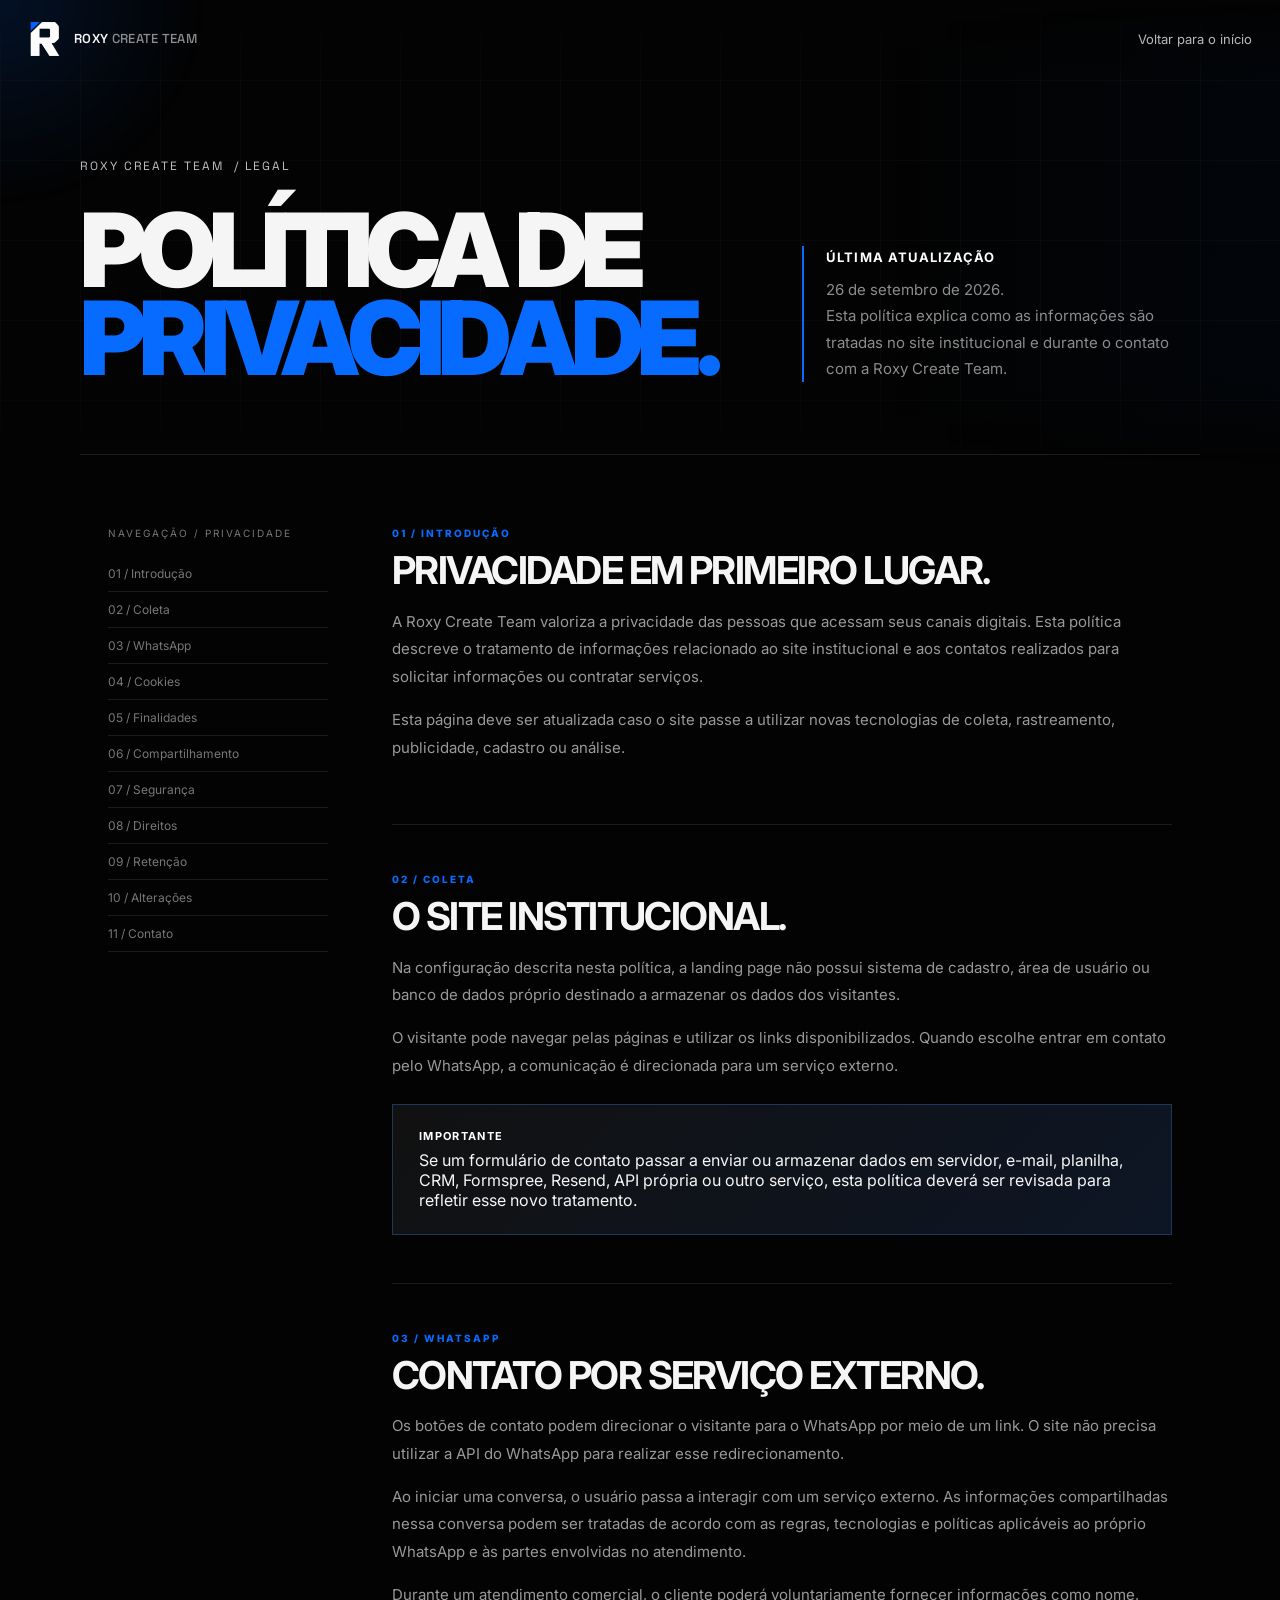
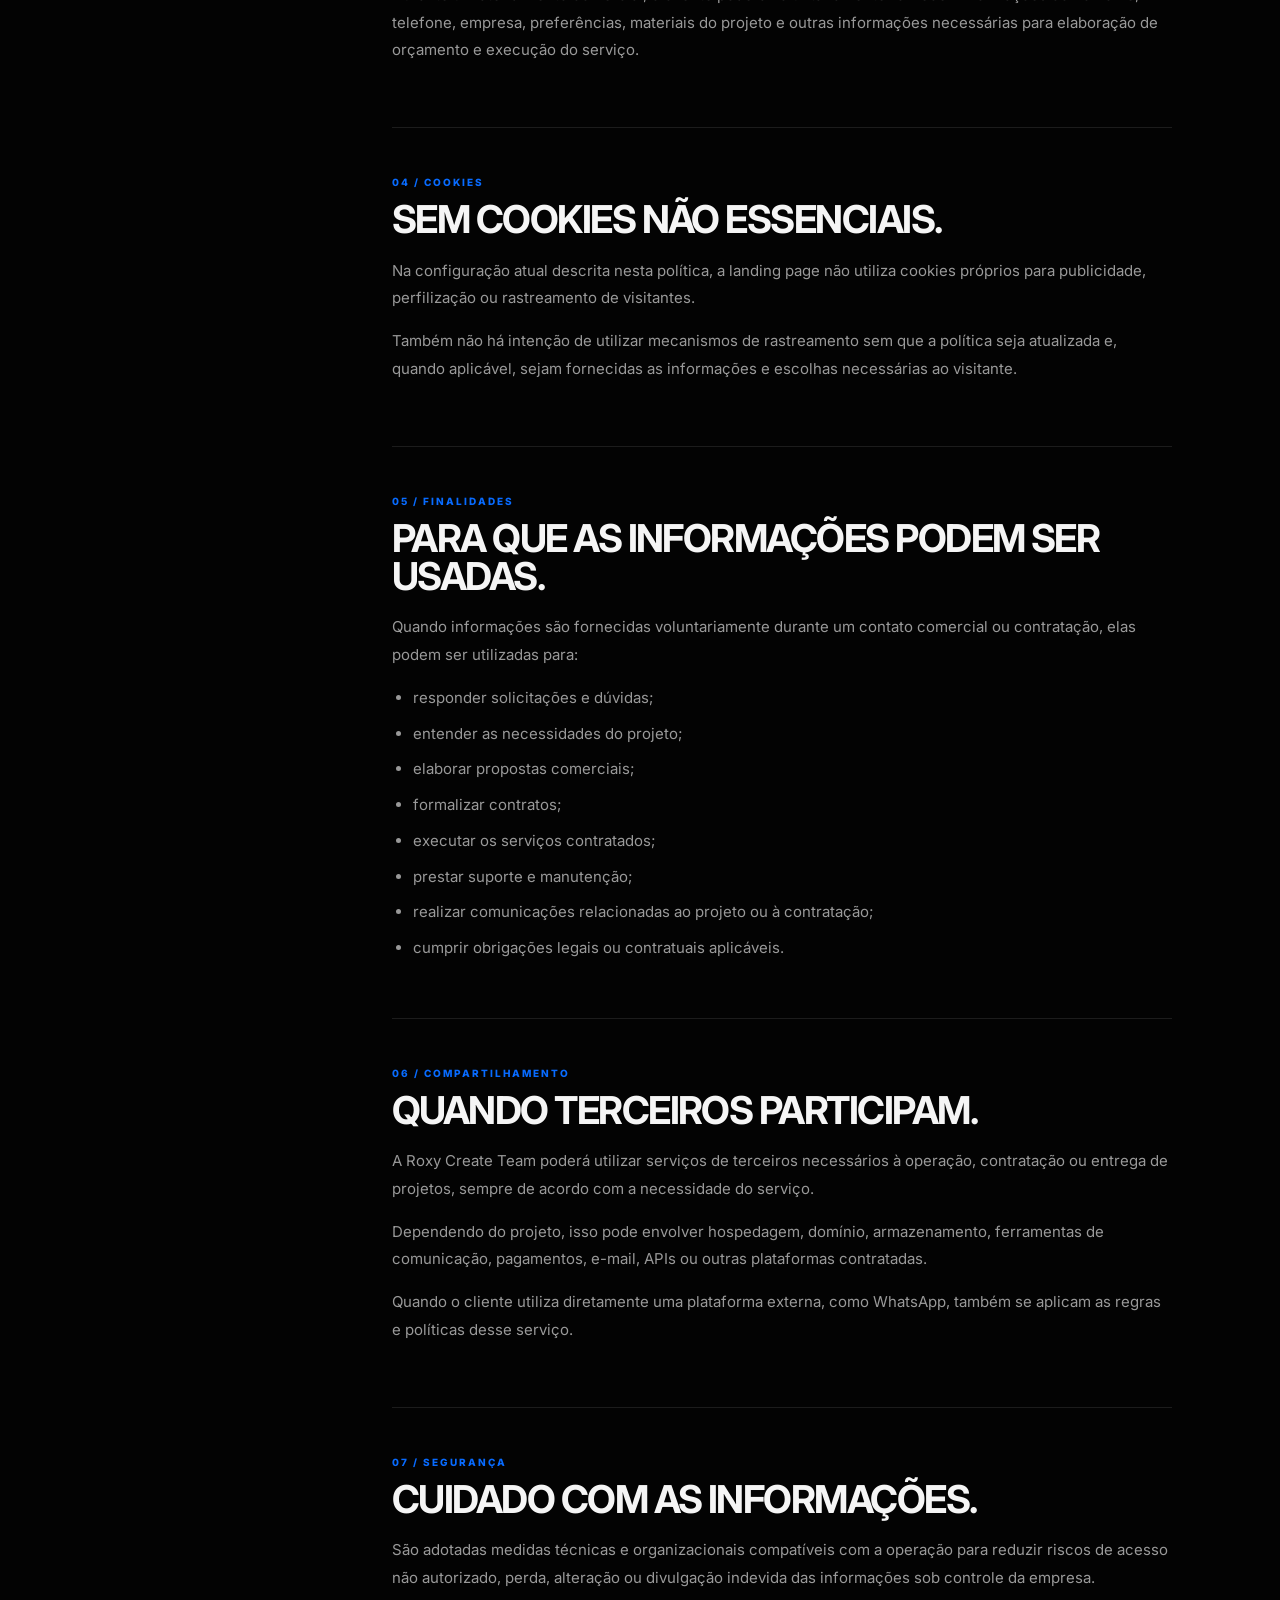
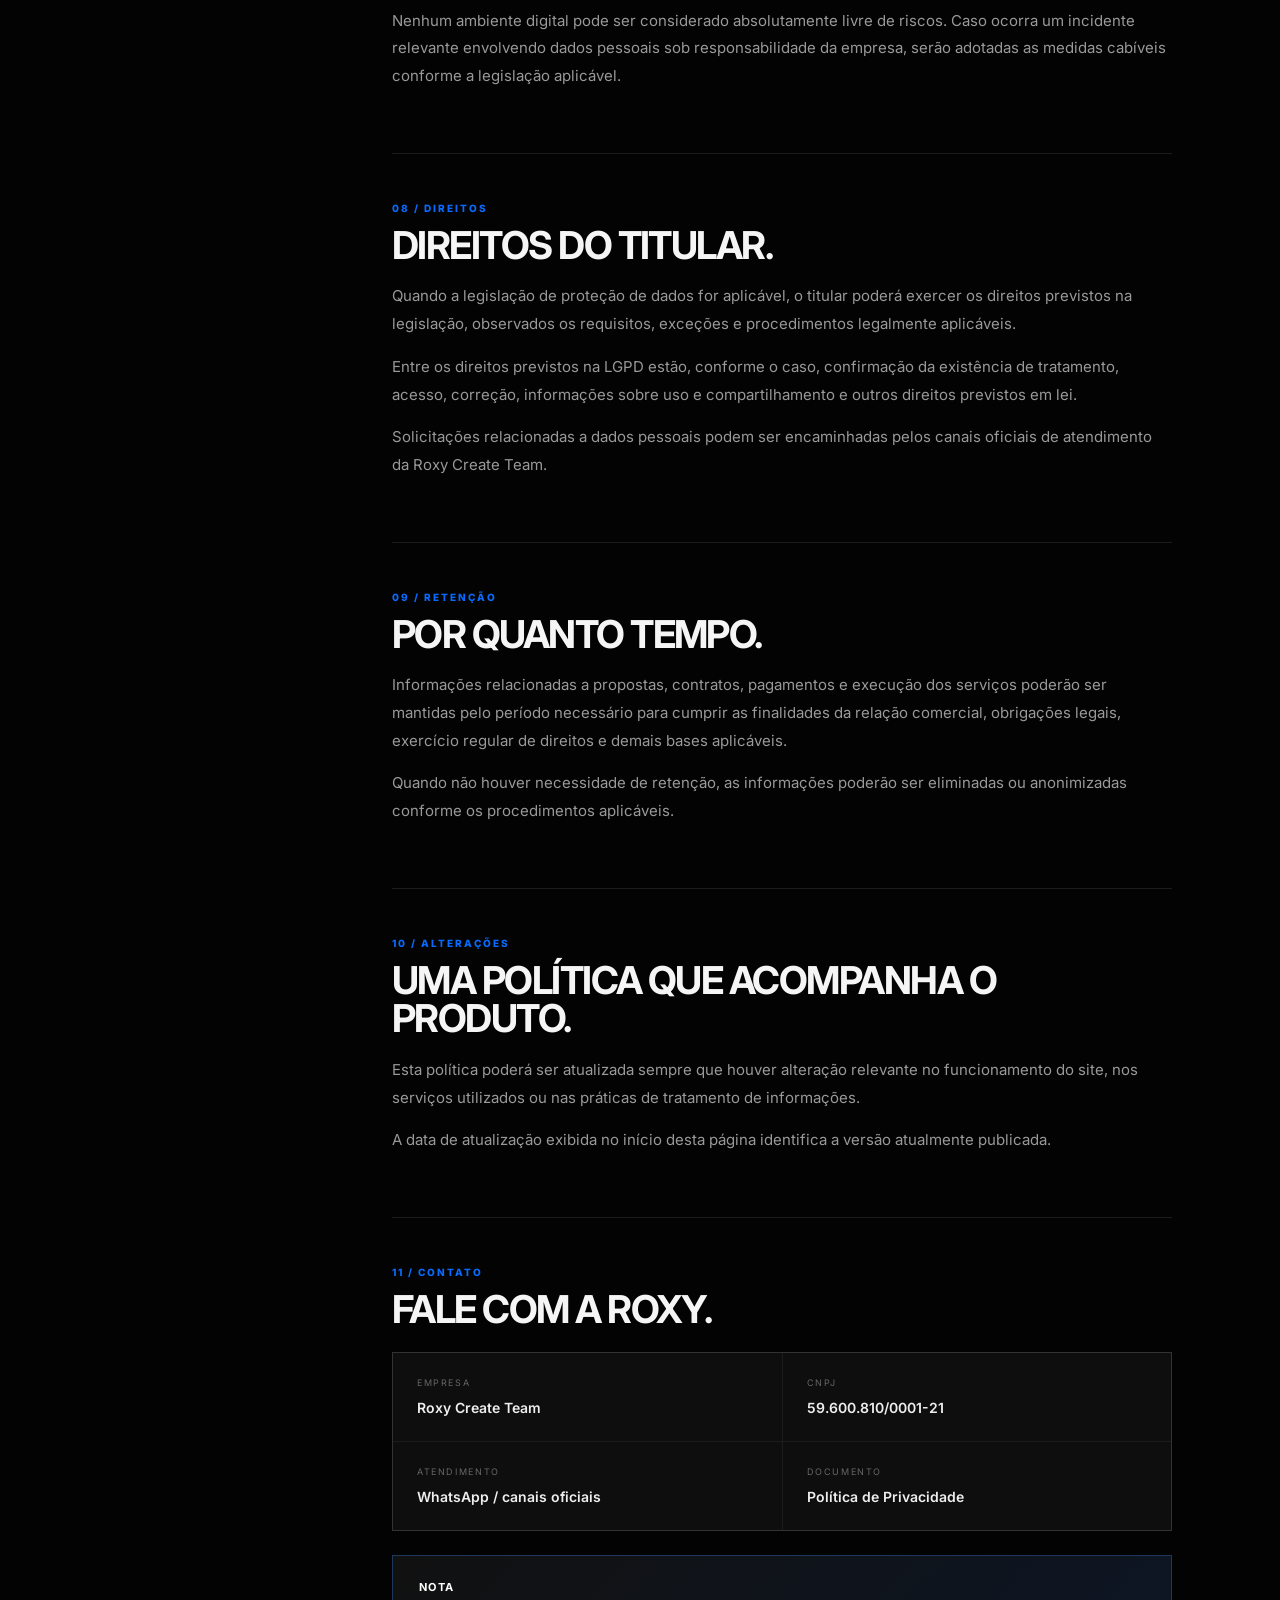
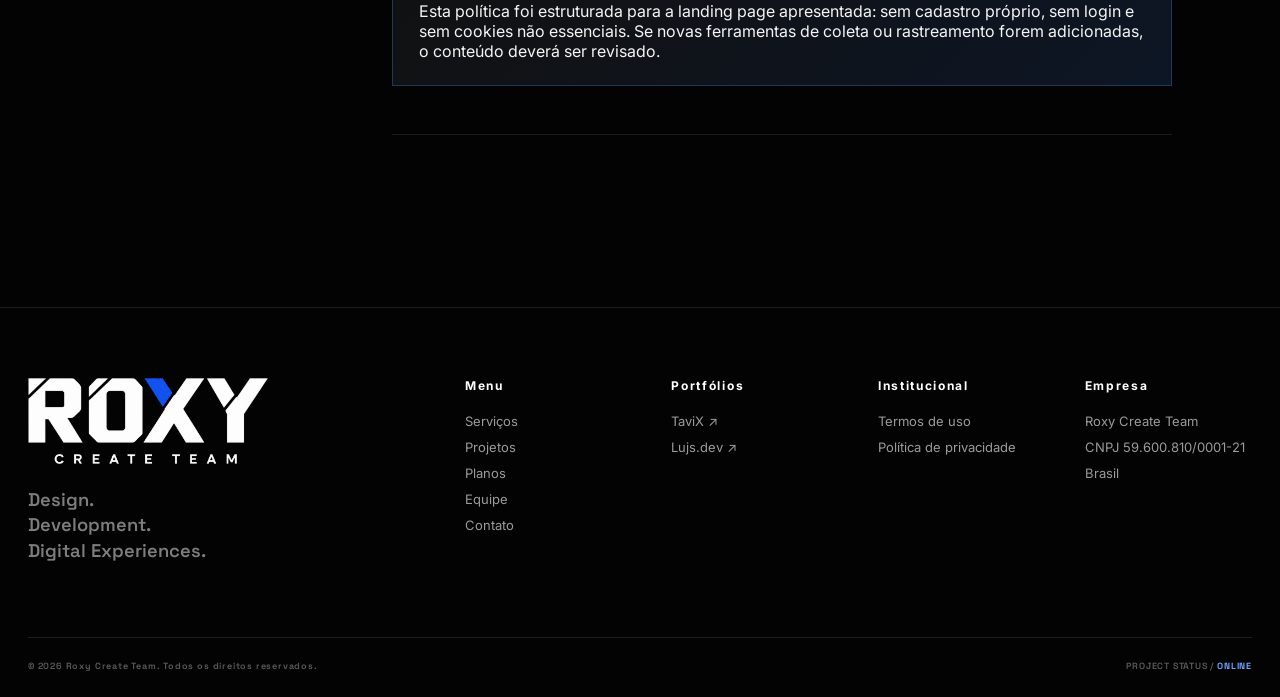
==== commit 4fabefc3: "atualizando o site e adicionando portfolio" ====
--- a/politica-de-privacidade.html
+++ b/politica-de-privacidade.html
@@ -30,14 +30,14 @@
             <span>ROXY <b>CREATE TEAM</b></span>
         </a>
         <nav class="nav-links" aria-label="Navegação principal">
-            <a href="./index.html">Voltar para o início</a>
+            <a href="/">Voltar para o início</a>
         </nav>
         <button class="menu-toggle" id="menuToggle" aria-label="Abrir menu"
             aria-expanded="false"><span></span><span></span></button>
     </header>
 
     <main class="page">
-        <section class="hero-legal" id="inicio">
+        <section class="hero-bg hero-legal" id="inicio">
             <div>
                 <div class="eyebrow"><span>ROXY CREATE TEAM</span> / LEGAL</div>
                 <h1>POLÍTICA DE<br><span class="blue">PRIVACIDADE.</span></h1>
@@ -237,13 +237,13 @@
             </div>
             <div class="footer-links">
                 <h4>Institucional</h4>
-                <a href="termos-de-uso.html">Termos de uso</a>
-                <a href="politica-de-privacidade.html">Política de privacidade</a>
+                <a href="/termos-de-uso">Termos de uso</a>
+                <a href="/politica-de-privacidade">Política de privacidade</a>
             </div>
             <div class="footer-company">
                 <h4>Empresa</h4>
                 <p>Roxy Create Team</p>
-                <p id="footerCnpj"></p>
+                <p>CNPJ 59.600.810/0001-21</p>
                 <p>Brasil</p>
             </div>
         </div>
--- a/src/style.css
+++ b/src/style.css
@@ -8,7 +8,9 @@
     --blue: #086bff;
     --blue2: #2196ff;
     --max: 1240px;
-    --nav: 78px
+    --nav: 78px;
+
+    --space: clamp(24px, 5vw, 80px)
 }
 
 * {
@@ -236,10 +238,11 @@
     overflow: hidden
 }
 
-.hero:before, .hero-legal::before{
+.hero-bg::before {
     content: "";
     position: absolute;
     inset: 0;
+    z-index: -1;
     background: linear-gradient(90deg, transparent 0 68%, rgba(8, 107, 255, .03)), linear-gradient(rgba(255, 255, 255, .025) 1px, transparent 1px), linear-gradient(90deg, rgba(255, 255, 255, .025) 1px, transparent 1px);
     background-size: auto, 80px 80px, 80px 80px;
     mask-image: linear-gradient(to bottom, transparent, black 18%, black 80%, transparent)
@@ -247,6 +250,9 @@
 
 .hero-legal::before {
     height: 52.1% !important;
+}
+.hero-projects::before {
+    height: 70.1% !important;
 }
 
 .hero-grid {
@@ -909,10 +915,14 @@
     /* box-shadow: 0 40px 100px rgba(0, 0, 0, 0.9), 0 0 40px rgba(255, 255, 255, 0.1); */
 }
 
-.carousel-item iframe {
-    pointer-events: none;
-    user-select: none;
-    overflow: hidden;
+.item-image {
+    width: 100%;
+    height: 100%;
+    object-fit: cover;
+    position: absolute;
+    top: 0;
+    left: 0;
+    z-index: 1;
 }
 
 .item-overlay {
@@ -1476,24 +1486,19 @@
     bottom: 18px;
     z-index: 50;
     background: #fff;
-    color: #050505;
-    height: 44px;
+    color: var(--blue);
+    border-radius: 50%;
+    font-size: 61px;
     display: flex;
     align-items: center;
-    gap: 10px;
-    padding: 0 14px;
-    font: 700 10px "Space Grotesk";
-    letter-spacing: .09em;
-    box-shadow: 0 18px 40px rgba(0, 0, 0, .35)
-}
-
-.whatsapp-float span {
-    background: var(--blue);
+    padding: 9px;
+}
+
+.whatsapp-float:hover {
+    transform: translateY(-2px);
+    background: #1475ff;
     color: #fff;
-    width: 24px;
-    height: 24px;
-    display: grid;
-    place-items: center
+    box-shadow: 0 0 32px rgba(8, 107, 255, .24)
 }
 
 .reveal {
@@ -2192,7 +2197,7 @@
     padding: 38px
 }
 
-.contact-choice-close {
+.btn-dialog-close {
     position: absolute;
     right: 16px;
     top: 14px;
@@ -2203,7 +2208,7 @@
     cursor: pointer
 }
 
-.contact-choice-close:hover {
+.btn-dialog-close:hover {
     color: #fff
 }
 
@@ -2598,6 +2603,7 @@
     padding-bottom: 72px;
     border-bottom: 1px solid var(--line);
 }
+
 .hero-legal h1 {
     margin: 0;
     max-width: 760px;
@@ -2607,6 +2613,7 @@
     text-transform: uppercase;
     font-weight: 900;
 }
+
 .hero-legal .eyebrow {
     margin-bottom: 32px;
 }
@@ -2819,4 +2826,588 @@
     .info-grid {
         grid-template-columns: 1fr;
     }
+}
+
+/* Portfolio */
+
+.wrap {
+    width: calc(100% - var(--space)*2);
+    max-width: var(--max);
+    margin-inline: auto
+}
+
+.skip {
+    position: fixed;
+    top: -100px;
+    left: 20px;
+    padding: 14px;
+    background: var(--blue);
+    z-index: 100
+}
+
+.skip:focus {
+    top: 10px
+}
+
+
+.hero-projects {
+    padding-top: 84px
+}
+
+.eyebrow-projects {
+    display: flex;
+    align-items: center;
+    gap: 12px;
+    font-size: 12px;
+    font-weight: 500;
+    letter-spacing: 1.9px;
+    color: #a2a2a2;
+    margin: 0 0 30px
+}
+
+.blue-square {
+    width: 6px;
+    height: 6px;
+    background: var(--blue);
+    display: inline-block
+}
+
+.hero-projects h1 {
+    font-size: clamp(40px, 6.25vw, 91px);
+    font-weight: 800;
+    line-height: 1.045;
+    letter-spacing: -.065em;
+    margin: 0;
+    max-width: 1160px
+}
+
+.hero-projects h1 span,
+.contact h2 span {
+    color: var(--blue)
+}
+
+.hero-bottom {
+    display: flex;
+    justify-content: space-between;
+    align-items: flex-end;
+    gap: 40px;
+    margin-top: 35px
+}
+
+.hero-bottom p,
+.contact-bottom p {
+    max-width: 540px;
+    font-size: 16px;
+    line-height: 1.8;
+    color: var(--muted);
+    margin: 0
+}
+
+.scroll-cue {
+    display: flex;
+    align-items: center;
+    gap: 25px;
+    font-size: 11px;
+    letter-spacing: 1.4px;
+    white-space: nowrap
+}
+
+.scroll-arrow {
+    display: grid;
+    place-items: center;
+    width: 42px;
+    height: 52px;
+    border: 1px solid var(--line);
+    font-size: 23px
+}
+
+.scroll-cue:hover .scroll-arrow {
+    border-color: var(--blue);
+    color: #6ba5ff
+}
+
+.hero-foot {
+    display: flex;
+    justify-content: space-between;
+    margin-top: 62px;
+    padding-bottom: 22px;
+    border-bottom: 1px solid var(--line);
+    font-size: 10px;
+    letter-spacing: 1.8px;
+    color: #737373
+}
+
+.portfolio {
+    padding-top: 48px;
+    padding-bottom: 95px
+}
+
+.section-top {
+    display: flex;
+    align-items: center;
+    justify-content: space-between;
+    margin-bottom: 25px;
+    gap: 20px
+}
+
+.section-top h2 {
+    font-size: 13px;
+    letter-spacing: 1.2px;
+    font-weight: 600;
+    margin: 0
+}
+
+.section-top .eyebrow-projects {
+    margin: 0;
+    font-size: 10px
+}
+
+.count {
+    color: #777;
+    margin-left: 9px
+}
+
+.project-grid {
+    display: grid;
+    grid-template-columns: repeat(2, minmax(0, 1fr));
+    gap: 36px 28px
+}
+
+.project {
+    background: var(--card);
+    border: 1px solid var(--line);
+    position: relative;
+    transition: border-color .22s
+}
+
+.project:hover {
+    border-color: #245395
+}
+
+.project-image {
+    overflow: hidden;
+    position: relative;
+    aspect-ratio: 1.56;
+    background: #171717
+}
+
+.project-image img {
+    width: 100%;
+    height: 100%;
+    object-fit: contain;
+    display: block;
+    transition: transform .4s
+}
+
+.project:hover .project-image img {
+    transform: scale(1.035)
+}
+
+.project-index {
+    position: absolute;
+    top: 17px;
+    left: 18px;
+    color: #bbb;
+    font-size: 10px;
+    letter-spacing: 1px;
+    z-index: 1
+}
+
+.project-info {
+    padding: 26px 28px 23px
+}
+
+.project-info .eyebrow-projects {
+    font-size: 10px;
+    letter-spacing: 1.35px;
+    margin: 0 0 12px
+}
+
+.project-info h3 {
+    font-size: 28px;
+    letter-spacing: -1px;
+    margin: 0 0 10px
+}
+
+.project-info p {
+    font-size: 14px;
+    color: var(--muted);
+    line-height: 1.7;
+    margin: 0;
+    min-height: 72px;
+    max-width: 470px
+}
+
+.project-bottom {
+    display: flex;
+    align-items: center;
+    justify-content: space-between;
+    gap: 15px;
+    margin-top: 21px;
+    padding-top: 17px;
+    border-top: 1px solid var(--line)
+}
+
+.tags {
+    display: flex;
+    gap: 6px;
+    flex-wrap: wrap
+}
+
+.tags span {
+    font-size: 10px;
+    border: 1px solid #313131;
+    padding: 5px 7px;
+    color: #a7a7a7
+}
+
+.project-open {
+    border: 0;
+    background: none;
+    color: var(--white);
+    font-size: 12px;
+    padding: 10px 0;
+    white-space: nowrap
+}
+
+.project-open:after {
+    content: '';
+    position: absolute;
+    inset: 0
+}
+
+.project-open span {
+    margin-left: 8px;
+    color: #929292
+}
+
+.project:hover .project-open {
+    color: #7bb0ff
+}
+
+.gallery-note {
+    font-size: 12px;
+    color: #737373;
+    margin-top: 24px
+}
+
+.process {
+    border-top: 1px solid var(--line);
+    padding-block: 75px 90px
+}
+
+.process h2,
+.contact h2 {
+    font-size: clamp(38px, 4.5vw, 65px);
+    line-height: 1.04;
+    letter-spacing: -.055em;
+    margin: 0;
+    font-weight: 800
+}
+
+.process .eyebrow-projects-projects {
+    font-size: 11px;
+    margin-bottom: 24px
+}
+
+.steps {
+    display: grid;
+    grid-template-columns: repeat(4, minmax(0, 1fr));
+    gap: 30px;
+    margin-top: 55px
+}
+
+.steps article {
+    border-top: 1px solid var(--line);
+    padding-top: 25px
+}
+
+.step-number {
+    color: var(--blue);
+    font-size: 48px;
+    line-height: 1;
+    letter-spacing: -2px;
+    font-weight: 500
+}
+
+.steps h3 {
+    font-size: 18px;
+    margin: 25px 0 13px
+}
+
+.steps p {
+    font-size: 14px;
+    line-height: 1.85;
+    color: var(--muted);
+    margin: 0
+}
+
+.contact-inner {
+    padding-block: 78px 85px
+}
+
+.contact .eyebrow-projects {
+    font-size: 11px
+}
+
+.contact-bottom {
+    display: flex;
+    justify-content: space-between;
+    align-items: center;
+    gap: 45px;
+    margin-top: 32px
+}
+
+.contact-bottom p {
+    font-size: 15px;
+    max-width: 540px
+}
+
+.contact .button {
+    min-width: 235px
+}
+
+dialog {
+    width: min(900px, calc(100% - 32px));
+    max-height: 90vh;
+    background: var(--card);
+    color: var(--white);
+    border: 1px solid #444;
+    padding: 0;
+    overflow: auto
+}
+
+.dialog-copy .btn {
+    margin-top: 18px;
+}
+
+dialog::backdrop {
+    background: #000c;
+    backdrop-filter: blur(7px)
+}
+
+.dialog-close {
+    position: absolute;
+    right: 14px;
+    top: 14px;
+    z-index: 2;
+    width: 44px;
+    height: 44px;
+    background: #090909;
+    color: white;
+    border: 1px solid #555
+}
+
+.dialog-image {
+    width: 100%;
+    display: block
+}
+
+.dialog-copy {
+    padding: 32px
+}
+
+.dialog-copy h2 {
+    font-size: 38px;
+    margin: 12px 0
+}
+
+.dialog-copy p {
+    color: #b0b0b0;
+    line-height: 1.8
+}
+
+.dialog-copy .button {
+    margin-top: 18px
+}
+
+.reveal {
+    animation: arrive .5s both
+}
+
+@keyframes arrive {
+    from {
+        opacity: .1;
+        transform: translateY(16px)
+    }
+
+    to {
+        opacity: 1;
+        transform: translateY(0)
+    }
+}
+
+@media(min-width:1500px) {
+    .hero-projects h1 {
+        font-size: 94px
+    }
+}
+
+@media(max-width:1000px) {
+
+    .brand {
+        font-size: 11px
+    }
+
+    .hero {
+        padding-top: 65px
+    }
+
+    .project-info {
+        padding: 23px 20px
+    }
+
+    .project-bottom {
+        align-items: flex-start;
+        flex-direction: column;
+        gap: 5px
+    }
+
+    .steps {
+        gap: 23px
+    }
+
+    .scroll-cue {
+        gap: 12px
+    }
+
+    .scroll-cue>span:first-child {
+        display: none
+    }
+}
+
+@media(max-width:700px) {
+    .hero-projects {
+        padding-top: 56px
+    }
+
+    .hero-projects h1 {
+        font-size: clamp(34px, 8vw, 56px);
+        letter-spacing: -.055em;
+        line-height: 1.12
+    }
+
+    .hero-bottom {
+        margin-top: 25px;
+        gap: 15px
+    }
+
+    .hero-bottom p {
+        font-size: 14px;
+        line-height: 1.85
+    }
+
+    .scroll-arrow {
+        width: 32px;
+        height: 44px
+    }
+
+    .hero-foot {
+        margin-top: 38px;
+        font-size: 8px;
+        letter-spacing: 1px;
+        gap: 15px
+    }
+
+    .portfolio {
+        padding-top: 30px;
+        padding-bottom: 55px
+    }
+
+    .section-top h2 {
+        font-size: 11px
+    }
+
+    .section-top>.eyebrow-projects {
+        display: none
+    }
+
+    .project-grid {
+        grid-template-columns: 1fr;
+        gap: 25px
+    }
+
+    .project-info h3 {
+        font-size: 25px
+    }
+
+    .project-info p {
+        min-height: 0
+    }
+
+    .project-bottom {
+        flex-direction: row;
+        align-items: center;
+        gap: 10px
+    }
+
+    .project-open {
+        font-size: 11px;
+        min-height: 44px
+    }
+
+    .tags span {
+        font-size: 9px
+    }
+
+    .process {
+        padding-block: 50px
+    }
+
+    .process h2,
+    .contact h2 {
+        font-size: 38px
+    }
+
+    .steps {
+        grid-template-columns: 1fr;
+        margin-top: 35px;
+        gap: 28px
+    }
+
+    .steps article {
+        display: grid;
+        grid-template-columns: 55px 1fr;
+        column-gap: 20px;
+        padding-top: 22px
+    }
+
+    .step-number {
+        grid-row: 1/3;
+        font-size: 38px
+    }
+
+    .steps h3 {
+        margin: 2px 0 10px
+    }
+
+    .steps p {
+        font-size: 14px
+    }
+
+    .contact-inner {
+        padding-block: 50px
+    }
+
+    .contact h2 br {
+        display: none
+    }
+
+    .contact-bottom {
+        display: block;
+        margin-top: 25px
+    }
+
+    .contact .button {
+        margin-top: 25px;
+        min-width: 100%
+    }
+
+    .dialog-copy {
+        padding: 24px
+    }
+
+    .dialog-copy h2 {
+        font-size: 30px
+    }
 }
